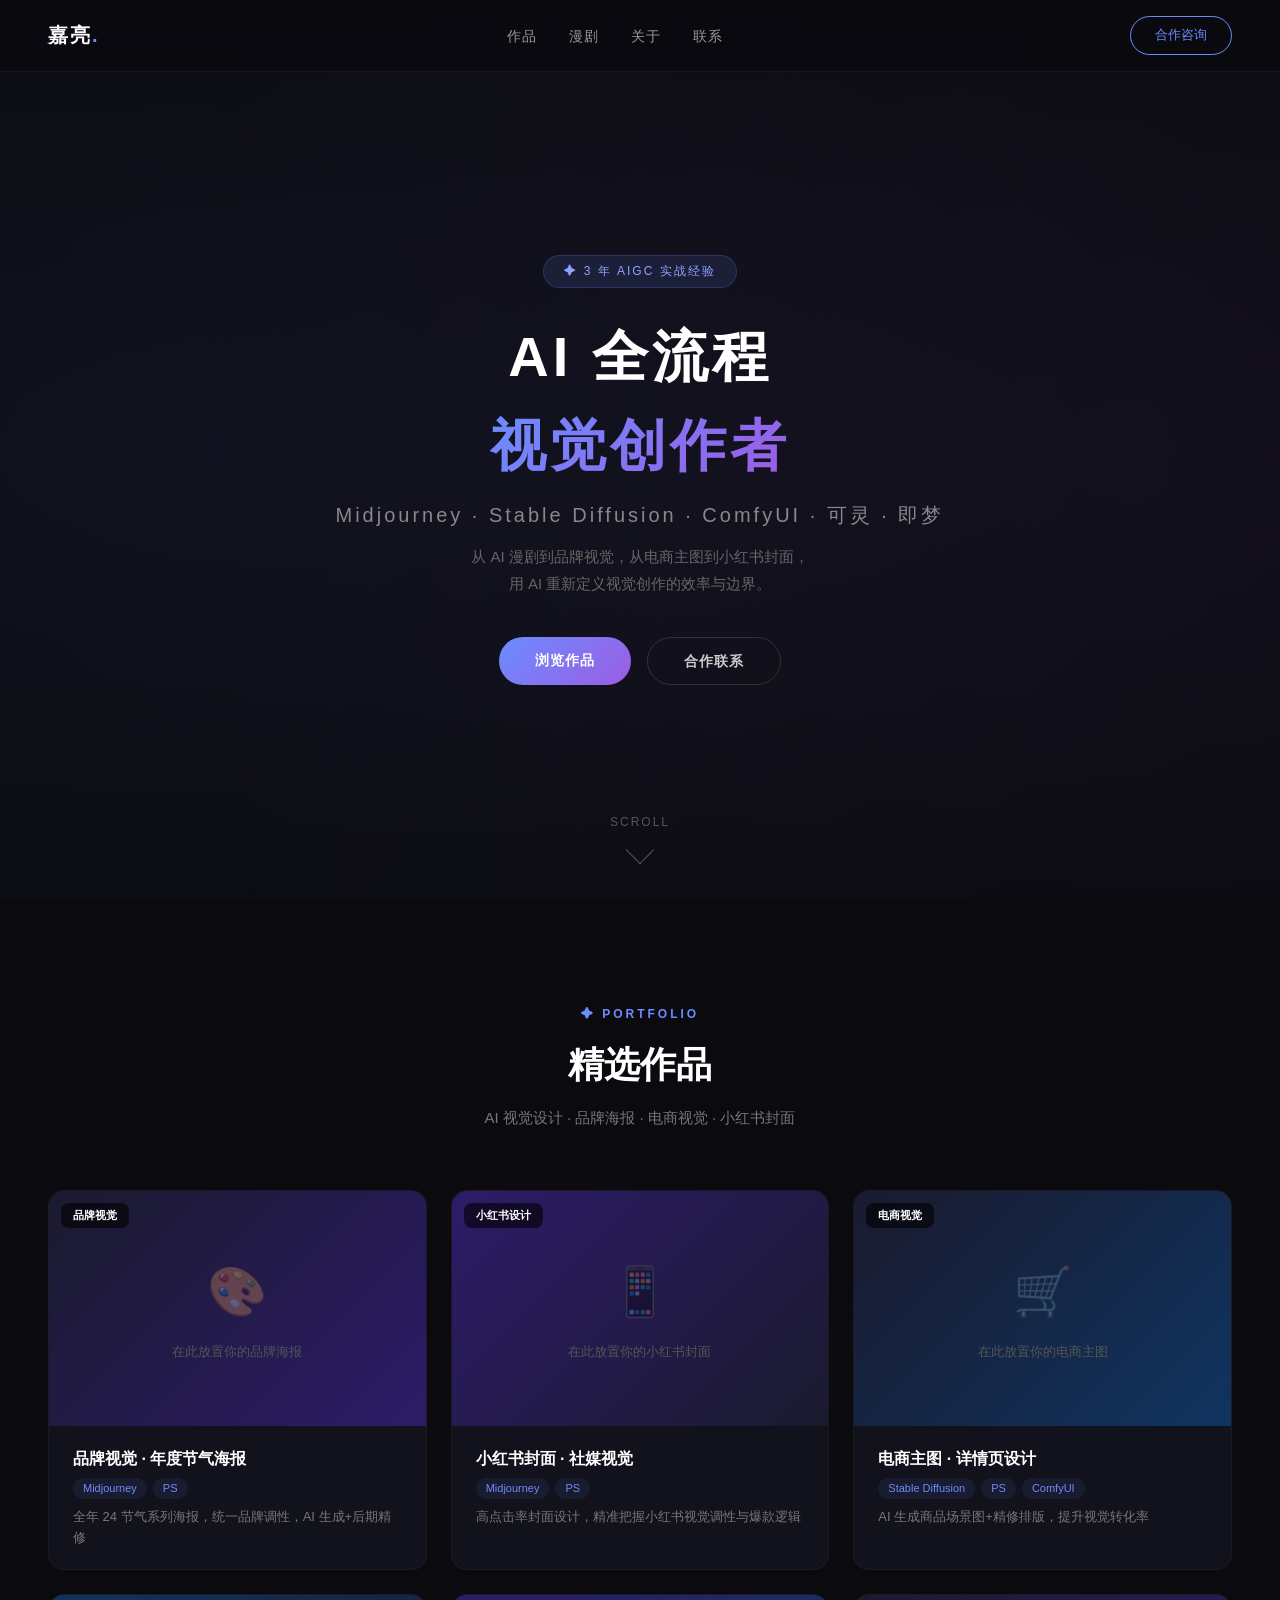
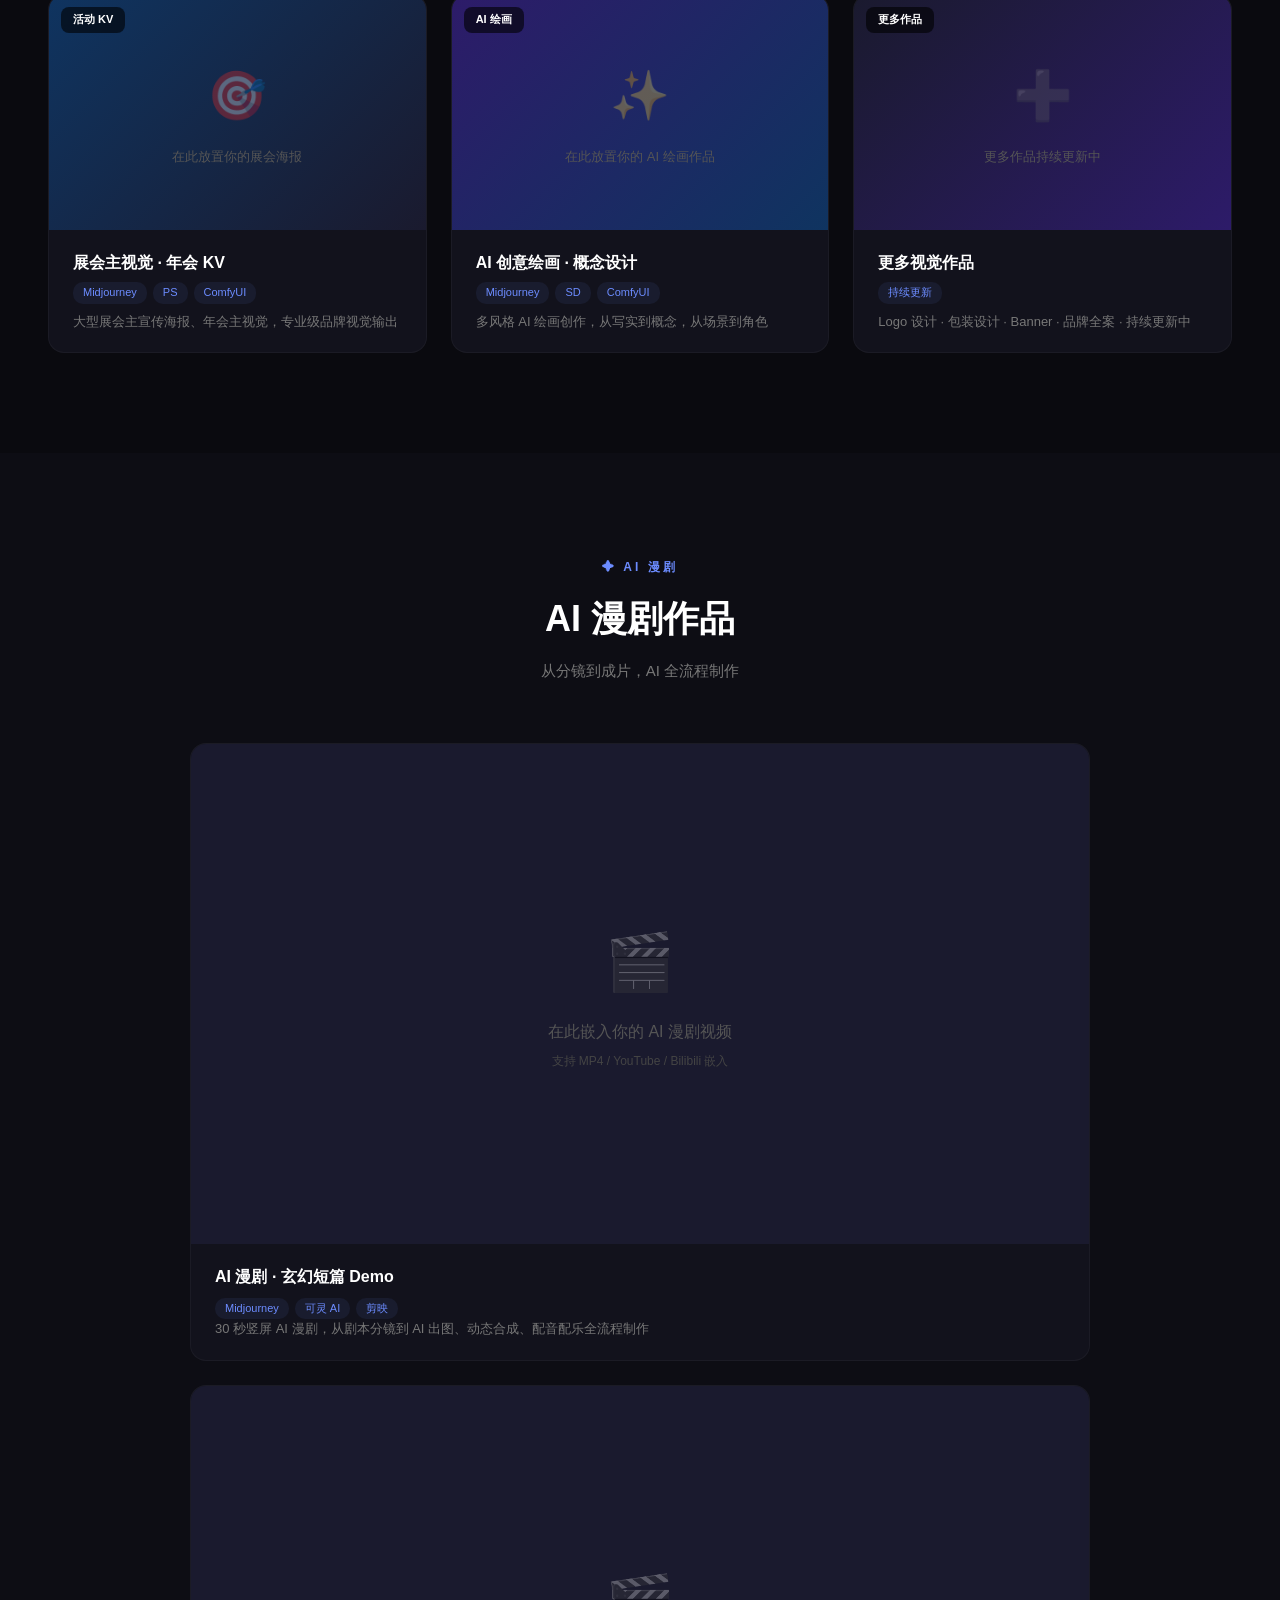
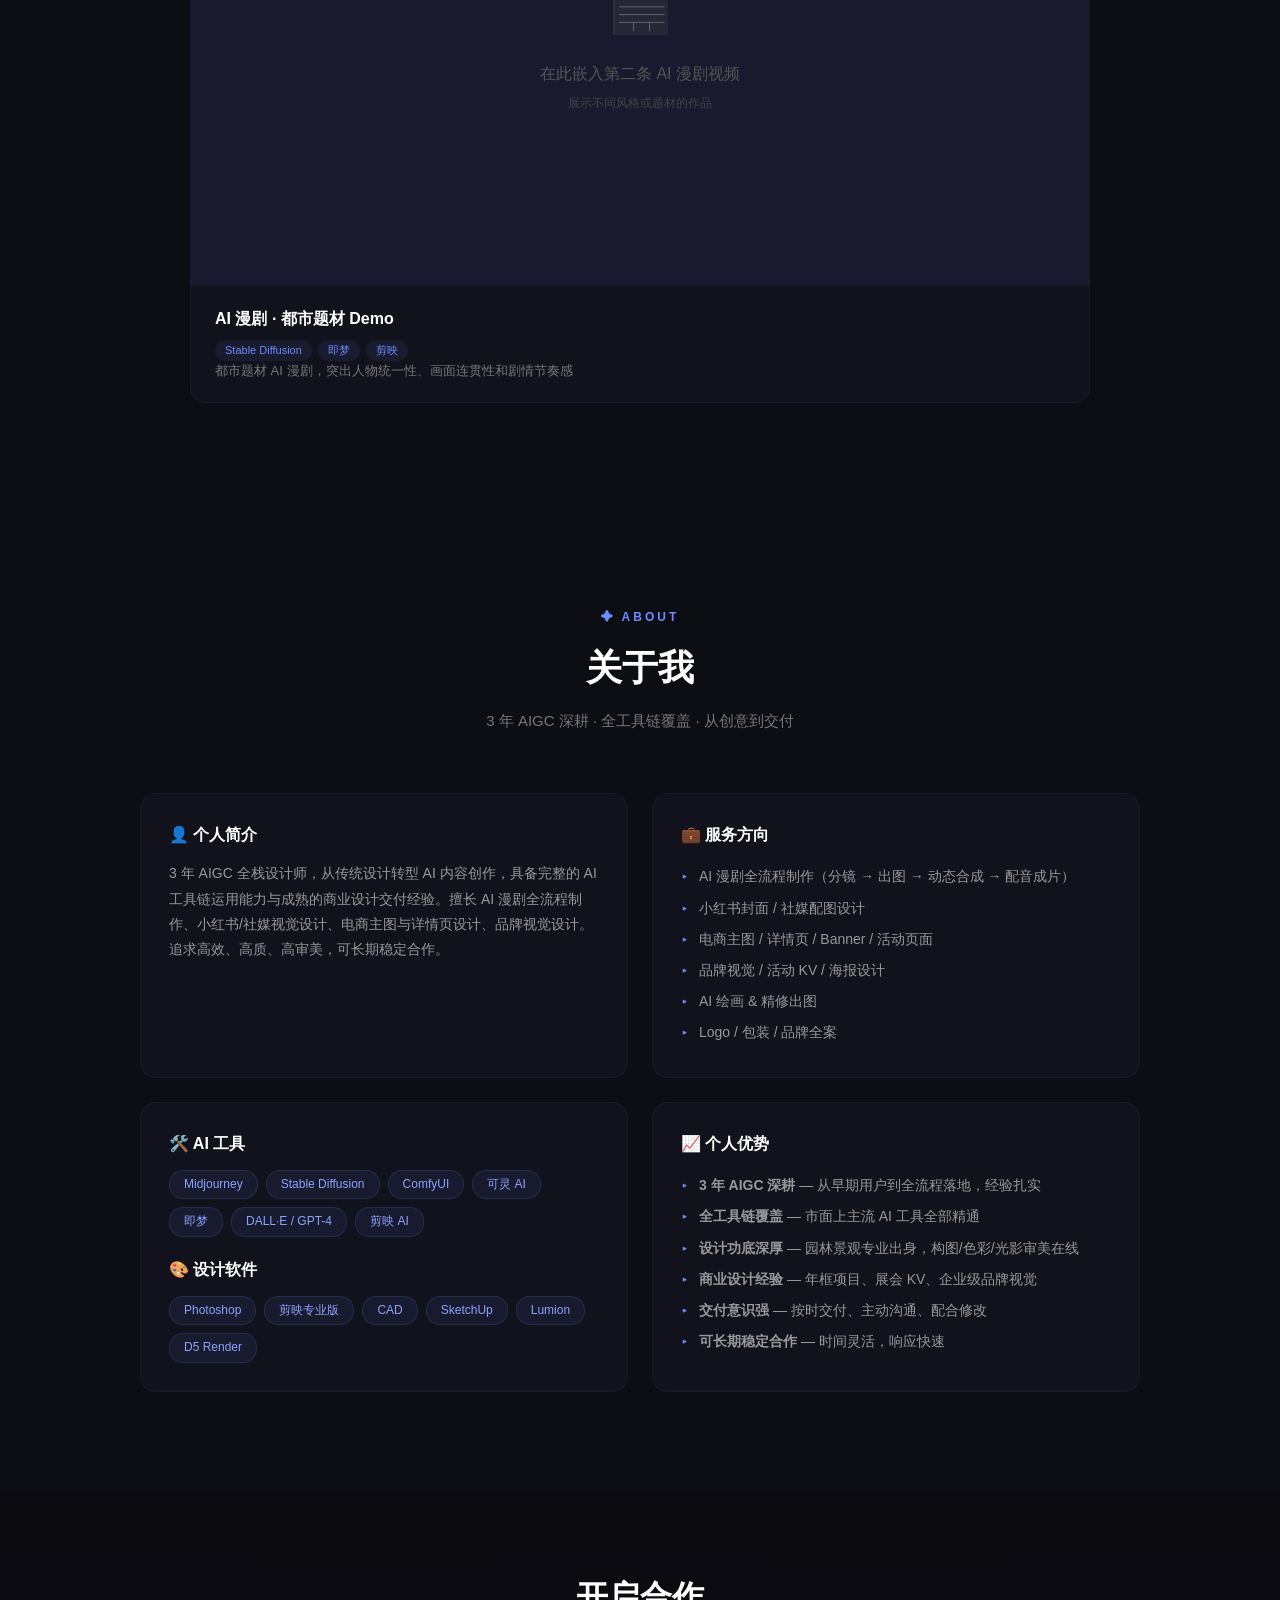
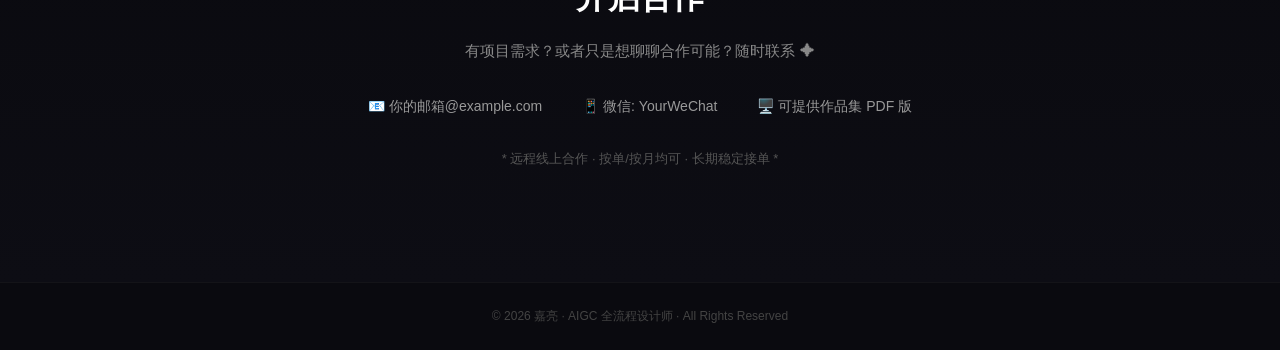
==== index.html @ 44a00373 "Add portfolio index.html" ====
<!DOCTYPE html>
<html lang="zh-CN">
<head>
    <meta charset="UTF-8">
    <meta name="viewport" content="width=device-width, initial-scale=1.0">
    <title>嘉亮 · AIGC 作品集</title>
    <style>
        * { margin: 0; padding: 0; box-sizing: border-box; }
        html { scroll-behavior: smooth; }
        body {
            font-family: "PingFang SC", "Microsoft YaHei", "Helvetica Neue", Arial, sans-serif;
            background: #0a0a0f;
            color: #e0e0e0;
            line-height: 1.6;
            overflow-x: hidden;
        }
        ::-webkit-scrollbar { width: 6px; }
        ::-webkit-scrollbar-track { background: #0a0a0f; }
        ::-webkit-scrollbar-thumb { background: #333; border-radius: 3px; }
        ::-webkit-scrollbar-thumb:hover { background: #555; }
        nav {
            position: fixed; top: 0; left: 0; right: 0; z-index: 1000;
            padding: 16px 48px; display: flex; justify-content: space-between; align-items: center;
            background: rgba(10,10,15,0.85); backdrop-filter: blur(12px);
            border-bottom: 1px solid rgba(255,255,255,0.05);
        }
        .nav-logo { font-size: 20px; font-weight: 700; color: #fff; letter-spacing: 2px; }
        .nav-logo span { color: #6c8cff; }
        .nav-links { display: flex; gap: 32px; list-style: none; }
        .nav-links a { text-decoration: none; color: #999; font-size: 14px; font-weight: 500; transition: color 0.3s; letter-spacing: 1px; }
        .nav-links a:hover { color: #fff; }
        .nav-contact-btn { padding: 8px 24px; border: 1px solid #6c8cff; border-radius: 24px; color: #6c8cff; text-decoration: none; font-size: 13px; font-weight: 500; transition: all 0.3s; }
        .nav-contact-btn:hover { background: #6c8cff; color: #fff; }
        .hero {
            min-height: 100vh; display: flex; flex-direction: column; justify-content: center; align-items: center; text-align: center;
            padding: 120px 24px 80px; position: relative; overflow: hidden;
        }
        .hero::before {
            content: ''; position: absolute; top: -50%; left: -50%; width: 200%; height: 200%;
            background: radial-gradient(ellipse at 30% 50%, rgba(108,140,255,0.06) 0%, transparent 50%),
                        radial-gradient(ellipse at 70% 50%, rgba(155,93,229,0.06) 0%, transparent 50%);
            animation: bgMove 20s ease-in-out infinite alternate;
        }
        @keyframes bgMove { 0% { transform: translate(0,0) rotate(0deg); } 100% { transform: translate(-5%,-5%) rotate(5deg); } }
        .hero-content { position: relative; z-index: 1; }
        .hero-badge { display: inline-block; padding: 6px 20px; border-radius: 20px; font-size: 12px; font-weight: 500; background: rgba(108,140,255,0.12); color: #8ca3ff; border: 1px solid rgba(108,140,255,0.2); margin-bottom: 24px; letter-spacing: 2px; }
        .hero h1 { font-size: 56px; font-weight: 800; color: #fff; margin-bottom: 8px; letter-spacing: 4px; }
        .hero h1 .highlight { background: linear-gradient(135deg, #6c8cff, #9b5de5); -webkit-background-clip: text; -webkit-text-fill-color: transparent; background-clip: text; }
        .hero .subtitle { font-size: 20px; color: #888; margin-bottom: 12px; letter-spacing: 3px; }
        .hero .desc { font-size: 15px; color: #666; max-width: 520px; margin: 0 auto 40px; line-height: 1.8; }
        .hero-cta { display: flex; gap: 16px; justify-content: center; flex-wrap: wrap; }
        .hero-cta a { padding: 12px 36px; border-radius: 30px; text-decoration: none; font-size: 14px; font-weight: 600; transition: all 0.3s; letter-spacing: 1px; }
        .btn-primary { background: linear-gradient(135deg, #6c8cff, #9b5de5); color: #fff; border: none; }
        .btn-primary:hover { transform: translateY(-2px); box-shadow: 0 8px 30px rgba(108,140,255,0.3); }
        .btn-outline { background: transparent; color: #ccc; border: 1px solid #333; }
        .btn-outline:hover { border-color: #6c8cff; color: #6c8cff; }
        .hero-scroll { position: absolute; bottom: 40px; left: 50%; transform: translateX(-50%); display: flex; flex-direction: column; align-items: center; gap: 8px; color: #555; font-size: 12px; letter-spacing: 2px; animation: bounce 2s infinite; }
        .hero-scroll .arrow { width: 20px; height: 20px; border-right: 1px solid #555; border-bottom: 1px solid #555; transform: rotate(45deg); }
        @keyframes bounce { 0%,100% { transform: translateX(-50%) translateY(0); } 50% { transform: translateX(-50%) translateY(8px); } }
        section { padding: 100px 48px; }
        .section-header { text-align: center; margin-bottom: 60px; }
        .section-tag { display: inline-block; font-size: 12px; font-weight: 600; color: #6c8cff; letter-spacing: 3px; text-transform: uppercase; margin-bottom: 12px; }
        .section-title { font-size: 36px; font-weight: 700; color: #fff; margin-bottom: 12px; }
        .section-desc { font-size: 15px; color: #777; max-width: 500px; margin: 0 auto; }
        .about { background: #0d0d14; }
        .about-grid { max-width: 1000px; margin: 0 auto; display: grid; grid-template-columns: 1fr 1fr; gap: 24px; }
        .about-card { background: #12121c; border-radius: 16px; padding: 28px; border: 1px solid rgba(255,255,255,0.04); }
        .about-card h3 { font-size: 16px; font-weight: 600; color: #fff; margin-bottom: 14px; display: flex; align-items: center; gap: 8px; }
        .about-card p, .about-card li { font-size: 14px; color: #999; line-height: 1.8; }
        .about-card ul { list-style: none; }
        .about-card ul li { padding: 3px 0 3px 18px; position: relative; }
        .about-card ul li::before { content: '▸'; position: absolute; left: 0; color: #6c8cff; }
        .tool-grid { display: flex; flex-wrap: wrap; gap: 8px; margin-top: 8px; }
        .tool-chip { display: inline-block; padding: 4px 14px; border-radius: 14px; font-size: 12px; background: rgba(108,140,255,0.08); color: #8ca3ff; border: 1px solid rgba(108,140,255,0.15); }
        .works-grid { max-width: 1200px; margin: 0 auto; display: grid; grid-template-columns: repeat(auto-fill, minmax(340px, 1fr)); gap: 24px; }
        .work-card { background: #12121c; border-radius: 16px; overflow: hidden; border: 1px solid rgba(255,255,255,0.04); transition: all 0.4s; cursor: pointer; }
        .work-card:hover { transform: translateY(-6px); border-color: rgba(108,140,255,0.2); box-shadow: 0 12px 40px rgba(0,0,0,0.3); }
        .work-card-image { width: 100%; aspect-ratio: 16/10; background: #1a1a2e; display: flex; align-items: center; justify-content: center; overflow: hidden; position: relative; }
        .work-card-image .work-label { position: absolute; top: 12px; left: 12px; padding: 4px 12px; border-radius: 8px; font-size: 11px; font-weight: 600; background: rgba(0,0,0,0.6); color: #fff; backdrop-filter: blur(4px); }
        .work-card-image img { width: 100%; height: 100%; object-fit: cover; transition: transform 0.6s; }
        .work-card:hover .work-card-image img { transform: scale(1.05); }
        .work-card-info { padding: 20px 24px; }
        .work-card-info h3 { font-size: 16px; font-weight: 600; color: #fff; margin-bottom: 6px; }
        .work-tools { display: flex; flex-wrap: wrap; gap: 6px; margin-bottom: 8px; }
        .work-tools span { font-size: 11px; color: #6c8cff; background: rgba(108,140,255,0.08); padding: 2px 10px; border-radius: 10px; }
        .work-card-info p { font-size: 13px; color: #777; line-height: 1.6; }
        .work-placeholder { display: flex; flex-direction: column; align-items: center; justify-content: center; height: 100%; padding: 40px; text-align: center; }
        .work-placeholder .big-icon { font-size: 48px; margin-bottom: 12px; opacity: 0.3; }
        .work-placeholder p { font-size: 13px; color: #555; }
        .video-section { background: #0d0d14; }
        .video-grid { max-width: 900px; margin: 0 auto; }
        .video-card { background: #12121c; border-radius: 16px; overflow: hidden; border: 1px solid rgba(255,255,255,0.04); margin-bottom: 24px; }
        .video-card:last-child { margin-bottom: 0; }
        .video-player { width: 100%; aspect-ratio: 9/16; max-height: 500px; background: #1a1a2e; display: flex; align-items: center; justify-content: center; }
        .video-player .v-placeholder { text-align: center; color: #555; }
        .video-player .v-placeholder .play-icon { font-size: 56px; opacity: 0.3; margin-bottom: 12px; }
        .video-info { padding: 20px 24px; }
        .video-info h3 { font-size: 16px; font-weight: 600; color: #fff; margin-bottom: 6px; }
        .video-info p { font-size: 13px; color: #777; }
        .video-tools { display: flex; gap: 6px; margin-top: 8px; flex-wrap: wrap; }
        .video-tools span { font-size: 11px; color: #6c8cff; background: rgba(108,140,255,0.08); padding: 2px 10px; border-radius: 10px; }
        .contact-section { text-align: center; padding: 80px 48px; background: linear-gradient(180deg, #0a0a0f 0%, #0d0d14 100%); }
        .contact-section h2 { font-size: 32px; font-weight: 700; color: #fff; margin-bottom: 16px; }
        .contact-section p { color: #888; font-size: 15px; margin-bottom: 32px; }
        .contact-links { display: flex; justify-content: center; gap: 40px; flex-wrap: wrap; }
        .contact-links a { display: flex; align-items: center; gap: 8px; text-decoration: none; color: #999; font-size: 14px; transition: color 0.3s; }
        .contact-links a:hover { color: #fff; }
        .footer { padding: 24px 48px; text-align: center; border-top: 1px solid rgba(255,255,255,0.04); font-size: 12px; color: #444; }
        .modal-overlay { display: none; position: fixed; top: 0; left: 0; right: 0; bottom: 0; background: rgba(0,0,0,0.85); z-index: 2000; backdrop-filter: blur(8px); padding: 40px; align-items: center; justify-content: center; }
        .modal-overlay.active { display: flex; }
        .modal-content { max-width: 800px; width: 100%; background: #12121c; border-radius: 16px; overflow: hidden; border: 1px solid rgba(255,255,255,0.08); max-height: 90vh; overflow-y: auto; }
        .modal-close-btn { position: absolute; top: 24px; right: 32px; background: none; border: none; color: #fff; font-size: 32px; cursor: pointer; opacity: 0.6; transition: opacity 0.3s; z-index: 2001; }
        .modal-close-btn:hover { opacity: 1; }
        .modal-image { width: 100%; aspect-ratio: 16/10; background: #1a1a2e; display: flex; align-items: center; justify-content: center; }
        .modal-image img { width: 100%; height: 100%; object-fit: cover; }
        .modal-body { padding: 32px; }
        .modal-body h2 { font-size: 22px; font-weight: 600; color: #fff; margin-bottom: 8px; }
        .modal-tools { display: flex; gap: 8px; margin-bottom: 16px; flex-wrap: wrap; }
        .modal-tools span { font-size: 12px; color: #6c8cff; background: rgba(108,140,255,0.08); padding: 4px 12px; border-radius: 12px; }
        .modal-body p { font-size: 14px; color: #999; line-height: 1.8; }
        @media (max-width: 768px) {
            nav { padding: 12px 20px; }
            .nav-links { display: none; }
            .hero h1 { font-size: 32px; }
            .hero .subtitle { font-size: 16px; }
            section { padding: 60px 20px; }
            .about-grid { grid-template-columns: 1fr; }
            .works-grid { grid-template-columns: 1fr; }
            .section-title { font-size: 28px; }
            .contact-links { gap: 24px; }
            .modal-overlay { padding: 16px; }
        }
    </style>
</head>
<body>
<nav>
    <div class="nav-logo">嘉亮<span>.</span></div>
    <ul class="nav-links">
        <li><a href="#works">作品</a></li>
        <li><a href="#video">漫剧</a></li>
        <li><a href="#about">关于</a></li>
        <li><a href="#contact">联系</a></li>
    </ul>
    <a href="#contact" class="nav-contact-btn">合作咨询</a>
</nav>

<section class="hero">
    <div class="hero-content">
        <div class="hero-badge">✦ 3 年 AIGC 实战经验</div>
        <h1>AI 全流程<br><span class="highlight">视觉创作者</span></h1>
        <p class="subtitle">Midjourney · Stable Diffusion · ComfyUI · 可灵 · 即梦</p>
        <p class="desc">从 AI 漫剧到品牌视觉，从电商主图到小红书封面，<br>用 AI 重新定义视觉创作的效率与边界。</p>
        <div class="hero-cta">
            <a href="#works" class="btn-primary">浏览作品</a>
            <a href="#contact" class="btn-outline">合作联系</a>
        </div>
    </div>
    <div class="hero-scroll"><span>SCROLL</span><div class="arrow"></div></div>
</section>

<section id="works">
    <div class="section-header">
        <div class="section-tag">✦ Portfolio</div>
        <h2 class="section-title">精选作品</h2>
        <p class="section-desc">AI 视觉设计 · 品牌海报 · 电商视觉 · 小红书封面</p>
    </div>
    <div class="works-grid">
        <div class="work-card" onclick="openModal('m1')">
            <div class="work-card-image" style="background:linear-gradient(135deg,#1a1a2e,#2d1b69);">
                <span class="work-label">品牌视觉</span>
                <div class="work-placeholder"><div class="big-icon">🎨</div><p>在此放置你的品牌海报</p></div>
            </div>
            <div class="work-card-info">
                <h3>品牌视觉 · 年度节气海报</h3>
                <div class="work-tools"><span>Midjourney</span><span>PS</span></div>
                <p>全年 24 节气系列海报，统一品牌调性，AI 生成+后期精修</p>
            </div>
        </div>
        <div class="work-card" onclick="openModal('m2')">
            <div class="work-card-image" style="background:linear-gradient(135deg,#2d1b69,#1a1a2e);">
                <span class="work-label">小红书设计</span>
                <div class="work-placeholder"><div class="big-icon">📱</div><p>在此放置你的小红书封面</p></div>
            </div>
            <div class="work-card-info">
                <h3>小红书封面 · 社媒视觉</h3>
                <div class="work-tools"><span>Midjourney</span><span>PS</span></div>
                <p>高点击率封面设计，精准把握小红书视觉调性与爆款逻辑</p>
            </div>
        </div>
        <div class="work-card" onclick="openModal('m3')">
            <div class="work-card-image" style="background:linear-gradient(135deg,#1a1a2e,#0f3460);">
                <span class="work-label">电商视觉</span>
                <div class="work-placeholder"><div class="big-icon">🛒</div><p>在此放置你的电商主图</p></div>
            </div>
            <div class="work-card-info">
                <h3>电商主图 · 详情页设计</h3>
                <div class="work-tools"><span>Stable Diffusion</span><span>PS</span><span>ComfyUI</span></div>
                <p>AI 生成商品场景图+精修排版，提升视觉转化率</p>
            </div>
        </div>
        <div class="work-card" onclick="openModal('m4')">
            <div class="work-card-image" style="background:linear-gradient(135deg,#0f3460,#1a1a2e);">
                <span class="work-label">活动 KV</span>
                <div class="work-placeholder"><div class="big-icon">🎯</div><p>在此放置你的展会海报</p></div>
            </div>
            <div class="work-card-info">
                <h3>展会主视觉 · 年会 KV</h3>
                <div class="work-tools"><span>Midjourney</span><span>PS</span><span>ComfyUI</span></div>
                <p>大型展会主宣传海报、年会主视觉，专业级品牌视觉输出</p>
            </div>
        </div>
        <div class="work-card" onclick="openModal('m5')">
            <div class="work-card-image" style="background:linear-gradient(135deg,#2d1b69,#0f3460);">
                <span class="work-label">AI 绘画</span>
                <div class="work-placeholder"><div class="big-icon">✨</div><p>在此放置你的 AI 绘画作品</p></div>
            </div>
            <div class="work-card-info">
                <h3>AI 创意绘画 · 概念设计</h3>
                <div class="work-tools"><span>Midjourney</span><span>SD</span><span>ComfyUI</span></div>
                <p>多风格 AI 绘画创作，从写实到概念，从场景到角色</p>
            </div>
        </div>
        <div class="work-card" onclick="openModal('m6')">
            <div class="work-card-image" style="background:linear-gradient(135deg,#1a1a2e,#2d1b69);">
                <span class="work-label">更多作品</span>
                <div class="work-placeholder"><div class="big-icon">➕</div><p>更多作品持续更新中</p></div>
            </div>
            <div class="work-card-info">
                <h3>更多视觉作品</h3>
                <div class="work-tools"><span>持续更新</span></div>
                <p>Logo 设计 · 包装设计 · Banner · 品牌全案 · 持续更新中</p>
            </div>
        </div>
    </div>
</section>

<section class="video-section" id="video">
    <div class="section-header">
        <div class="section-tag">✦ AI 漫剧</div>
        <h2 class="section-title">AI 漫剧作品</h2>
        <p class="section-desc">从分镜到成片，AI 全流程制作</p>
    </div>
    <div class="video-grid">
        <div class="video-card">
            <div class="video-player">
                <div class="v-placeholder">
                    <div class="play-icon">🎬</div>
                    <p>在此嵌入你的 AI 漫剧视频</p>
                    <p style="font-size:12px;color:#444;margin-top:8px;">支持 MP4 / YouTube / Bilibili 嵌入</p>
                </div>
            </div>
            <div class="video-info">
                <h3>AI 漫剧 · 玄幻短篇 Demo</h3>
                <div class="video-tools"><span>Midjourney</span><span>可灵 AI</span><span>剪映</span></div>
                <p>30 秒竖屏 AI 漫剧，从剧本分镜到 AI 出图、动态合成、配音配乐全流程制作</p>
            </div>
        </div>
        <div class="video-card">
            <div class="video-player">
                <div class="v-placeholder">
                    <div class="play-icon">🎬</div>
                    <p>在此嵌入第二条 AI 漫剧视频</p>
                    <p style="font-size:12px;color:#444;margin-top:8px;">展示不同风格或题材的作品</p>
                </div>
            </div>
            <div class="video-info">
                <h3>AI 漫剧 · 都市题材 Demo</h3>
                <div class="video-tools"><span>Stable Diffusion</span><span>即梦</span><span>剪映</span></div>
                <p>都市题材 AI 漫剧，突出人物统一性、画面连贯性和剧情节奏感</p>
            </div>
        </div>
    </div>
</section>

<section class="about" id="about">
    <div class="section-header">
        <div class="section-tag">✦ About</div>
        <h2 class="section-title">关于我</h2>
        <p class="section-desc">3 年 AIGC 深耕 · 全工具链覆盖 · 从创意到交付</p>
    </div>
    <div class="about-grid">
        <div class="about-card">
            <h3>👤 个人简介</h3>
            <p>3 年 AIGC 全栈设计师，从传统设计转型 AI 内容创作，具备完整的 AI 工具链运用能力与成熟的商业设计交付经验。擅长 AI 漫剧全流程制作、小红书/社媒视觉设计、电商主图与详情页设计、品牌视觉设计。追求高效、高质、高审美，可长期稳定合作。</p>
        </div>
        <div class="about-card">
            <h3>💼 服务方向</h3>
            <ul>
                <li>AI 漫剧全流程制作（分镜 → 出图 → 动态合成 → 配音成片）</li>
                <li>小红书封面 / 社媒配图设计</li>
                <li>电商主图 / 详情页 / Banner / 活动页面</li>
                <li>品牌视觉 / 活动 KV / 海报设计</li>
                <li>AI 绘画 & 精修出图</li>
                <li>Logo / 包装 / 品牌全案</li>
            </ul>
        </div>
        <div class="about-card">
            <h3>🛠️ AI 工具</h3>
            <div class="tool-grid">
                <span class="tool-chip">Midjourney</span>
                <span class="tool-chip">Stable Diffusion</span>
                <span class="tool-chip">ComfyUI</span>
                <span class="tool-chip">可灵 AI</span>
                <span class="tool-chip">即梦</span>
                <span class="tool-chip">DALL·E / GPT-4</span>
                <span class="tool-chip">剪映 AI</span>
            </div>
            <h3 style="margin-top:20px;">🎨 设计软件</h3>
            <div class="tool-grid">
                <span class="tool-chip">Photoshop</span>
                <span class="tool-chip">剪映专业版</span>
                <span class="tool-chip">CAD</span>
                <span class="tool-chip">SketchUp</span>
                <span class="tool-chip">Lumion</span>
                <span class="tool-chip">D5 Render</span>
            </div>
        </div>
        <div class="about-card">
            <h3>📈 个人优势</h3>
            <ul>
                <li><strong>3 年 AIGC 深耕</strong> — 从早期用户到全流程落地，经验扎实</li>
                <li><strong>全工具链覆盖</strong> — 市面上主流 AI 工具全部精通</li>
                <li><strong>设计功底深厚</strong> — 园林景观专业出身，构图/色彩/光影审美在线</li>
                <li><strong>商业设计经验</strong> — 年框项目、展会 KV、企业级品牌视觉</li>
                <li><strong>交付意识强</strong> — 按时交付、主动沟通、配合修改</li>
                <li><strong>可长期稳定合作</strong> — 时间灵活，响应快速</li>
            </ul>
        </div>
    </div>
</section>

<section class="contact-section" id="contact">
    <h2>开启合作</h2>
    <p>有项目需求？或者只是想聊聊合作可能？随时联系 ✦</p>
    <div class="contact-links">
        <a href="#">📧 你的邮箱@example.com</a>
        <a href="#">📱 微信: YourWeChat</a>
        <a href="#">🖥️ 可提供作品集 PDF 版</a>
    </div>
    <p style="margin-top:32px;font-size:13px;color:#555;">* 远程线上合作 · 按单/按月均可 · 长期稳定接单 *</p>
</section>

<div class="footer">© 2026 嘉亮 · AIGC 全流程设计师 · All Rights Reserved</div>

<!-- Modals -->
<div class="modal-overlay" id="m1" onclick="if(event.target===this)closeModal('m1')">
    <button class="modal-close-btn" onclick="closeModal('m1')">✕</button>
    <div class="modal-content">
        <div class="modal-image" style="background:linear-gradient(135deg,#1a1a2e,#2d1b69);">
            <div class="work-placeholder"><div class="big-icon">🎨</div><p>在此放置高清大图</p></div>
        </div>
        <div class="modal-body">
            <h2>品牌视觉 · 年度节气海报</h2>
            <div class="modal-tools"><span>Midjourney</span><span>Photoshop</span></div>
            <p>全年 24 节气系列品牌海报，从立春到大寒，统一品牌调性与视觉风格。使用 Midjourney 生成基础画面，Photoshop 后期精修与排版，确保每张海报既体现节气特色又保持品牌一致性。此项目为长期年框合作，展现了稳定的输出能力与品牌把控力。</p>
        </div>
    </div>
</div>
<div class="modal-overlay" id="m2" onclick="if(event.target===this)closeModal('m2')">
    <button class="modal-close-btn" onclick="closeModal('m2')">✕</button>
    <div class="modal-content">
        <div class="modal-image" style="background:linear-gradient(135deg,#2d1b69,#1a1a2e);">
            <div class="work-placeholder"><div class="big-icon">📱</div><p>在此放置高清大图</p></div>
        </div>
        <div class="modal-body">
            <h2>小红书封面 · 社媒视觉</h2>
            <div class="modal-tools"><span>Midjourney</span><span>Photoshop</span></div>
            <p>高点击率小红书封面设计，精准把握平台视觉调性。擅长通过大标题+高对比色彩+清晰信息层级，在信息流中快速抓住用户注意力。熟悉小红书封面规范与爆款视觉逻辑，能有效提升笔记点击率。</p>
        </div>
    </div>
</div>
<div class="modal-overlay" id="m3" onclick="if(event.target===this)closeModal('m3')">
    <button class="modal-close-btn" onclick="closeModal('m3')">✕</button>
    <div class="modal-content">
        <div class="modal-image" style="background:linear-gradient(135deg,#1a1a2e,#0f3460);">
            <div class="work-placeholder"><div class="big-icon">🛒</div><p>在此放置高清大图</p></div>
        </div>
        <div class="modal-body">
            <h2>电商主图 · 详情页设计</h2>
            <div class="modal-tools"><span>Stable Diffusion</span><span>ComfyUI</span><span>Photoshop</span></div>
            <p>运用 AI 生成电商场景图，结合 PS 精修完成商品主图、详情页 Banner 设计。掌握电商视觉转化逻辑，能通过 AI 高效产出质感商品展示图，适合淘宝/拼多多/抖音等电商平台的视觉需求。</p>
        </div>
    </div>
</div>
<div class="modal-overlay" id="m4" onclick="if(event.target===this)closeModal('m4')">
    <button class="modal-close-btn" onclick="closeModal('m4')">✕</button>
    <div class="modal-content">
        <div class="modal-image" style="background:linear-gradient(135deg,#0f3460,#1a1a2e);">
            <div class="work-placeholder"><div class="big-icon">🎯</div><p>在此放置高清大图</p></div>
        </div>
        <div class="modal-body">
            <h2>展会主视觉 · 年会 KV</h2>
            <div class="modal-tools"><span>Midjourney</span><span>ComfyUI</span><span>Photoshop</span></div>
            <p>独立完成大型展会主宣传海报、企业年会主 KV 等重大品牌视觉项目。从概念构思到最终输出，确保视觉冲击力与品牌调性的平衡，能够驾驭大规模、高要求的商业设计任务。</p>
        </div>
    </div>
</div>
<div class="modal-overlay" id="m5" onclick="if(event.target===this)closeModal('m5')">
    <button class="modal-close-btn" onclick="closeModal('m5')">✕</button>
    <div class="modal-content">
        <div class="modal-image" style="background:linear-gradient(135deg,#2d1b69,#0f3460);">
            <div class="work-placeholder"><div class="big-icon">✨</div><p>在此放置高清大图</p></div>
        </div>
        <div class="modal-body">
            <h2>AI 创意绘画 · 概念设计</h2>
            <div class="modal-tools"><span>Midjourney</span><span>Stable Diffusion</span><span>ComfyUI</span></div>
            <p>多风格 AI 绘画创作能力，从写实摄影风格到概念艺术、从商业产品渲染到幻想场景设计，均能通过 AI 工具高效产出。精通 ControlNet、LoRA、IP-Adapter 等模型控制技术，确保输出精准可控。</p>
        </div>
    </div>
</div>
<div class="modal-overlay" id="m6" onclick="if(event.target===this)closeModal('m6')">
    <button class="modal-close-btn" onclick="closeModal('m6')">✕</button>
    <div class="modal-content">
        <div class="modal-image" style="background:linear-gradient(135deg,#1a1a2e,#2d1b69);">
            <div class="work-placeholder"><div class="big-icon">➕</div><p>更多作品持续更新中</p></div>
        </div>
        <div class="modal-body">
            <h2>更多视觉作品</h2>
            <div class="modal-tools"><span>持续更新</span></div>
            <p>Logo 设计、包装设计、品牌全案、Banner 等更多视觉作品持续更新中。可联系获取最新作品集。</p>
        </div>
    </div>
</div>

<script>
function openModal(id) {
    document.getElementById(id).classList.add('active');
    document.body.style.overflow = 'hidden';
}
function closeModal(id) {
    document.getElementById(id).classList.remove('active');
    document.body.style.overflow = '';
}
document.addEventListener('keydown', function(e) {
    if (e.key === 'Escape') {
        document.querySelectorAll('.modal-overlay.active').forEach(function(m) {
            m.classList.remove('active');
        });
        document.body.style.overflow = '';
    }
});
</script>

</body>
</html>
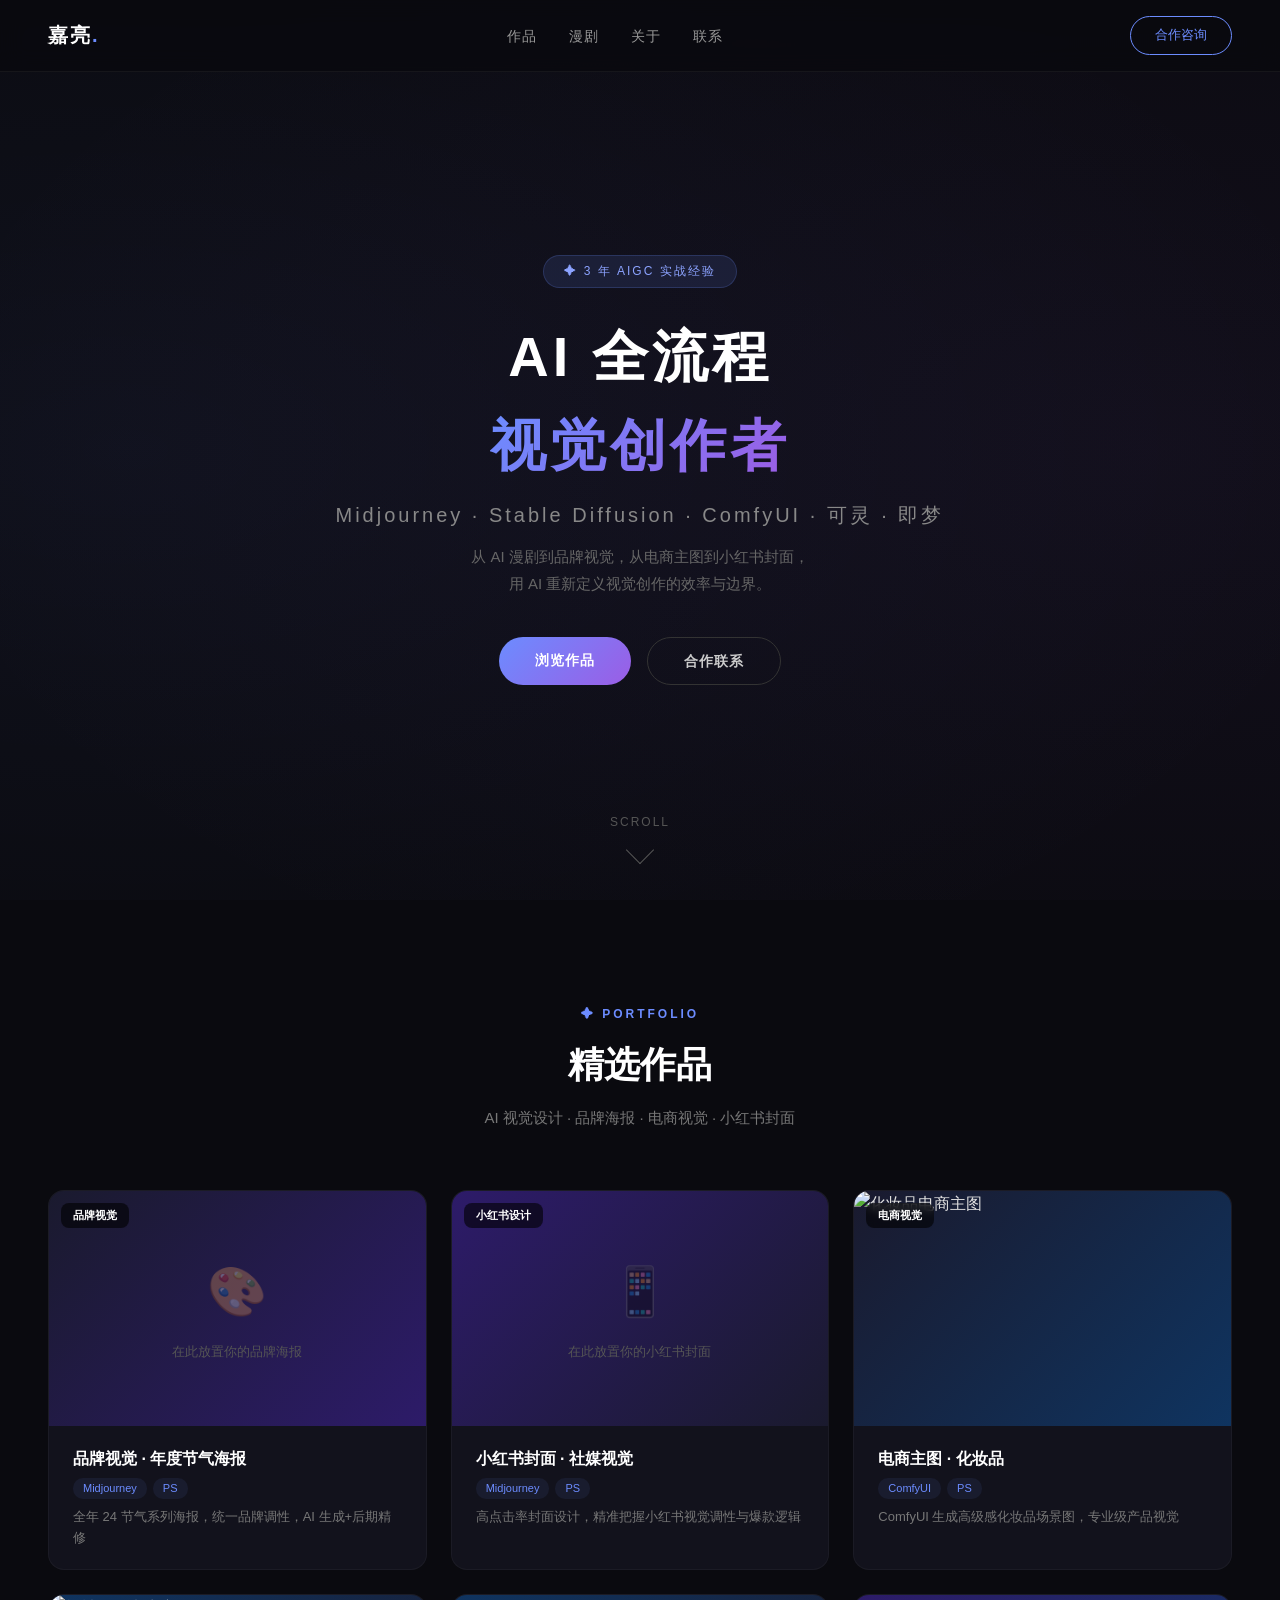
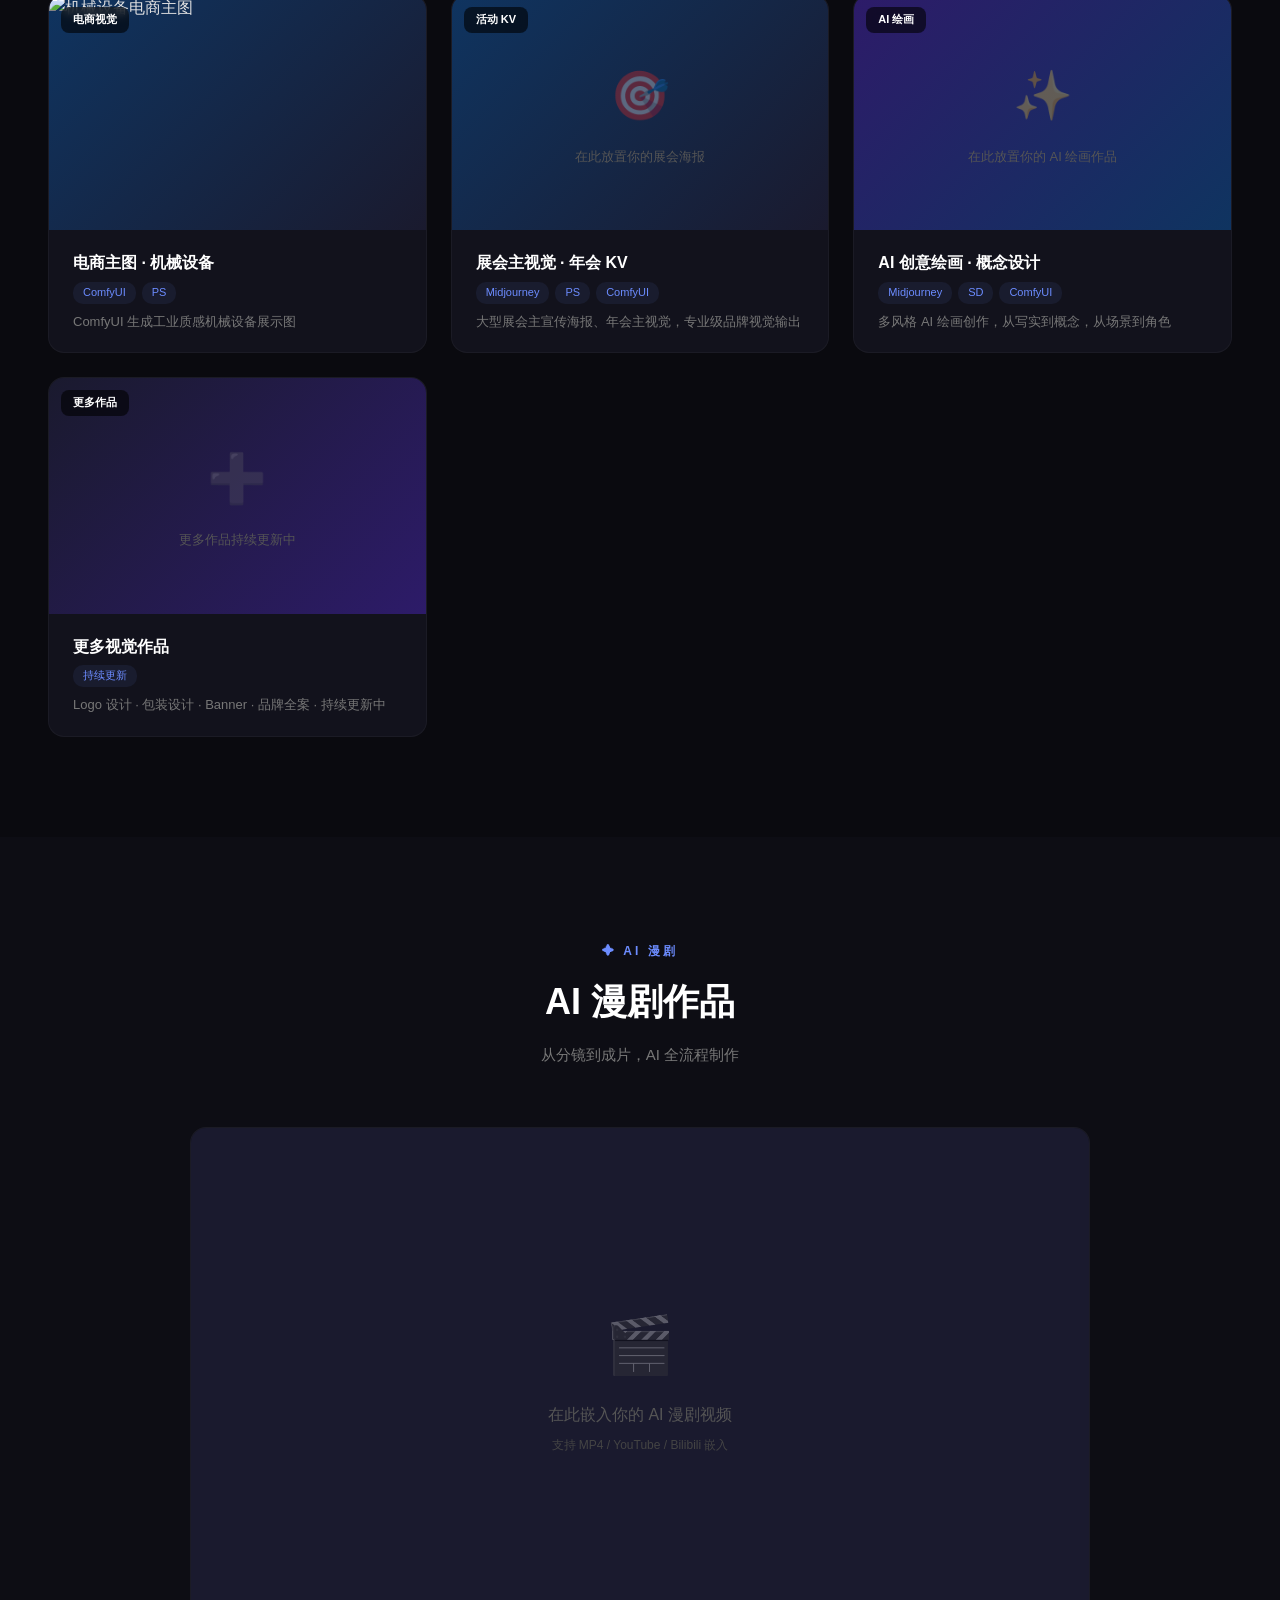
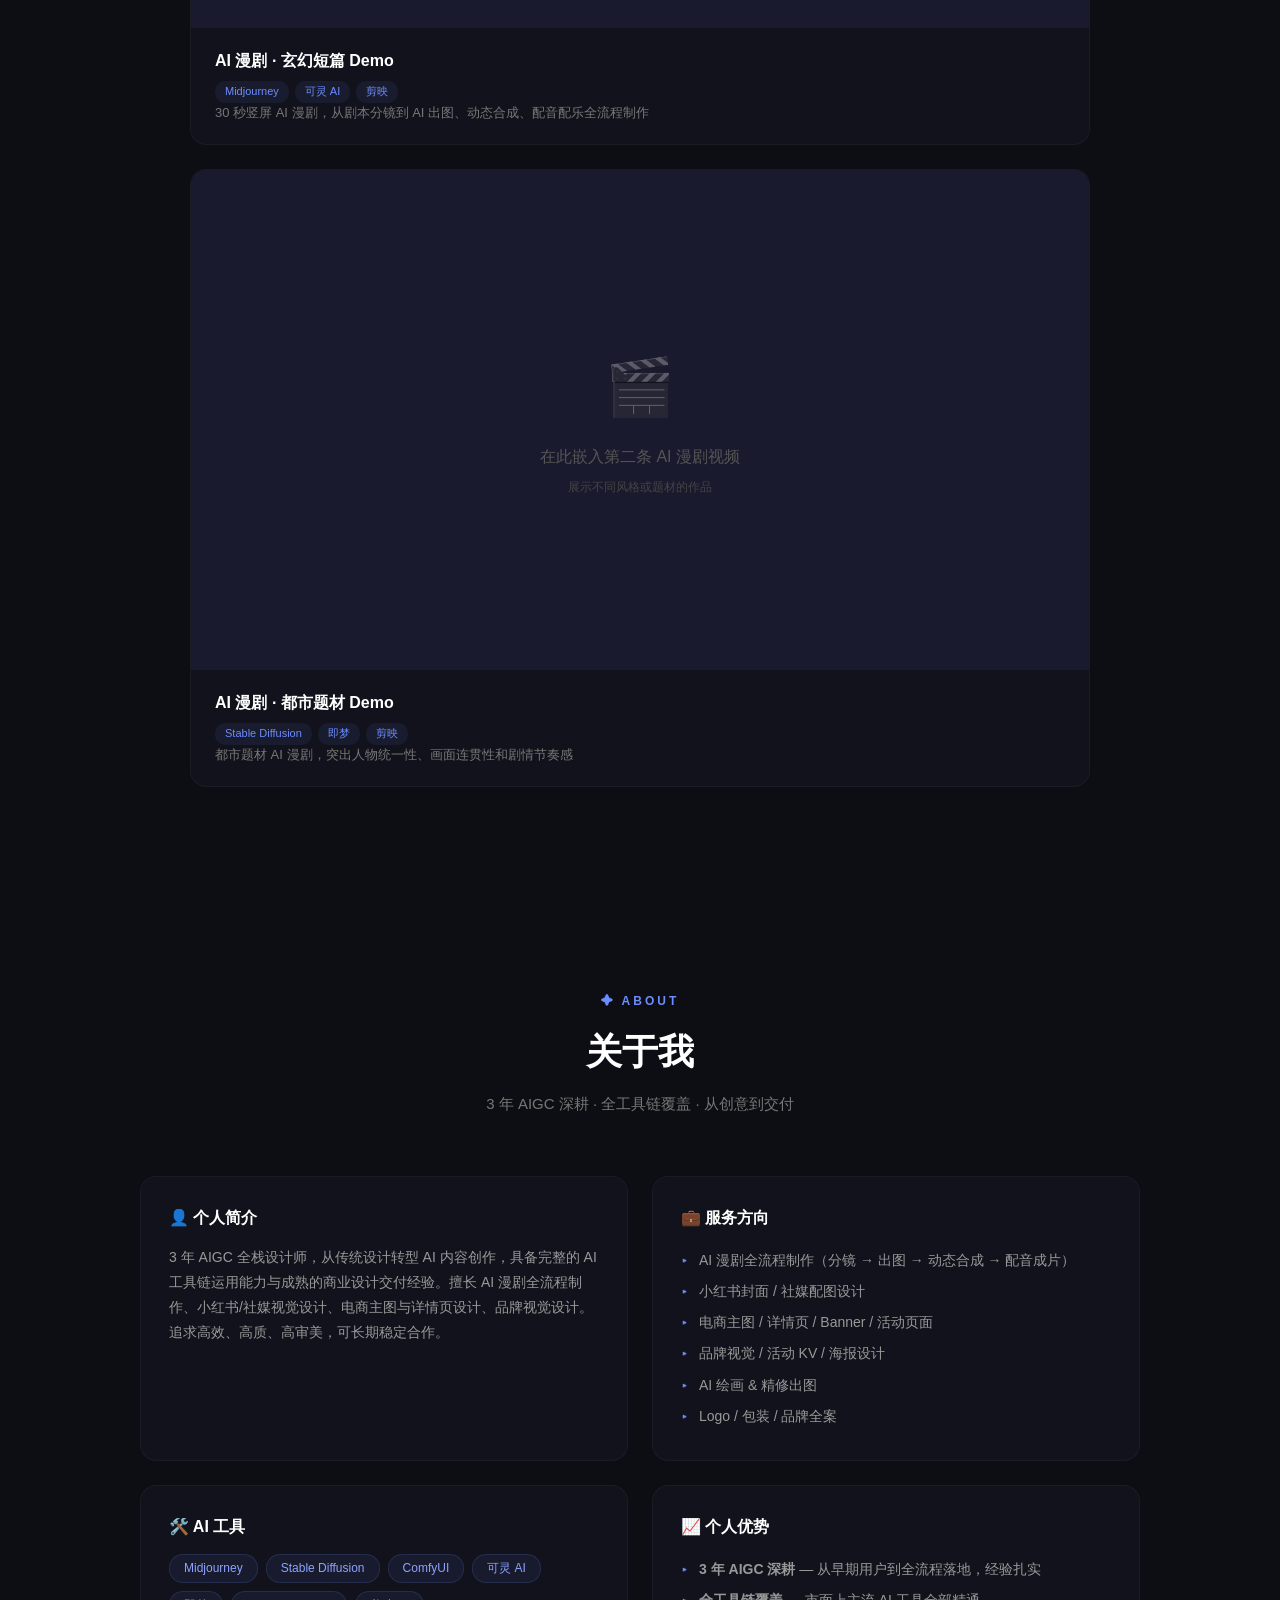
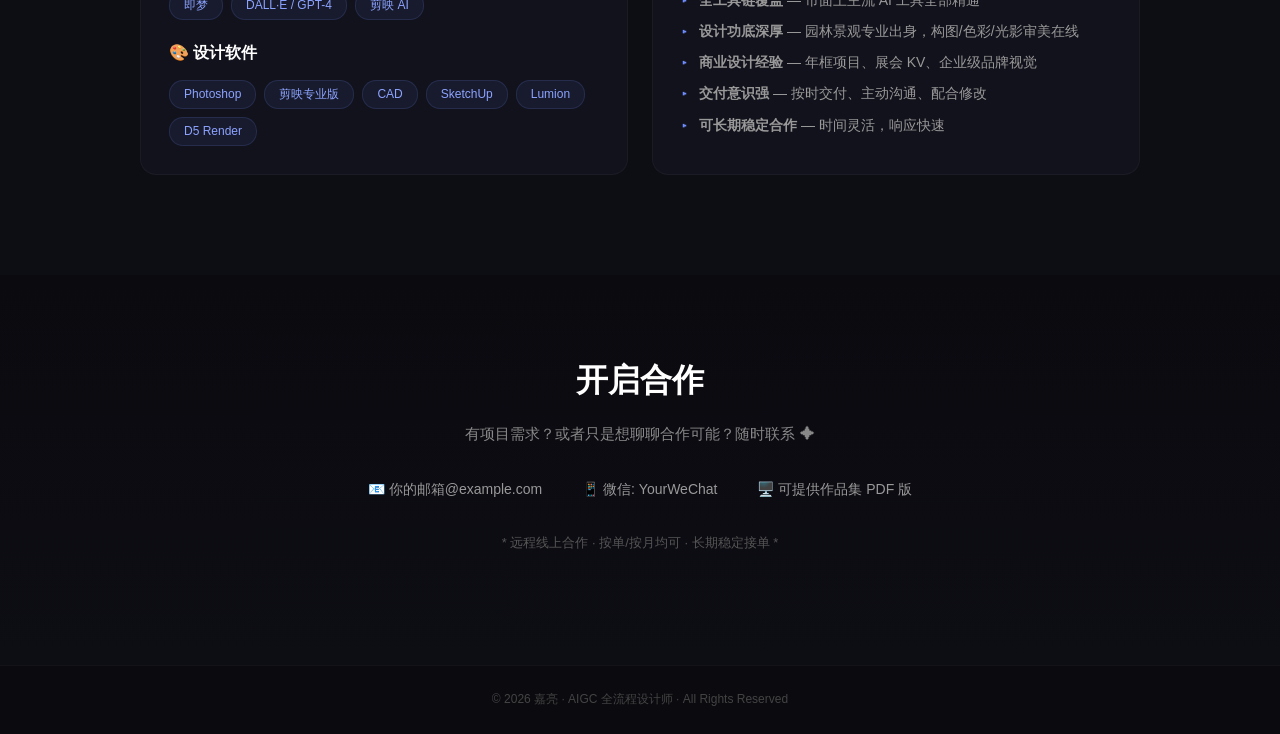
==== commit 5a1a5c8a: "Update index.html" ====
--- a/index.html
+++ b/index.html
@@ -187,15 +187,26 @@
                 <p>高点击率封面设计，精准把握小红书视觉调性与爆款逻辑</p>
             </div>
         </div>
-        <div class="work-card" onclick="openModal('m3')">
+        <div class="work-card" onclick="openModal('m3a')">
             <div class="work-card-image" style="background:linear-gradient(135deg,#1a1a2e,#0f3460);">
                 <span class="work-label">电商视觉</span>
-                <div class="work-placeholder"><div class="big-icon">🛒</div><p>在此放置你的电商主图</p></div>
-            </div>
-            <div class="work-card-info">
-                <h3>电商主图 · 详情页设计</h3>
-                <div class="work-tools"><span>Stable Diffusion</span><span>PS</span><span>ComfyUI</span></div>
-                <p>AI 生成商品场景图+精修排版，提升视觉转化率</p>
+                <img src="ecommerce-cosmetics.png" alt="化妆品电商主图" style="width:100%;height:100%;object-fit:cover;">
+            </div>
+            <div class="work-card-info">
+                <h3>电商主图 · 化妆品</h3>
+                <div class="work-tools"><span>ComfyUI</span><span>PS</span></div>
+                <p>ComfyUI 生成高级感化妆品场景图，专业级产品视觉</p>
+            </div>
+        </div>
+        <div class="work-card" onclick="openModal('m3b')">
+            <div class="work-card-image" style="background:linear-gradient(135deg,#0f3460,#1a1a2e);">
+                <span class="work-label">电商视觉</span>
+                <img src="ecommerce-machine.png" alt="机械设备电商主图" style="width:100%;height:100%;object-fit:cover;">
+            </div>
+            <div class="work-card-info">
+                <h3>电商主图 · 机械设备</h3>
+                <div class="work-tools"><span>ComfyUI</span><span>PS</span></div>
+                <p>ComfyUI 生成工业质感机械设备展示图</p>
             </div>
         </div>
         <div class="work-card" onclick="openModal('m4')">
@@ -366,6 +377,32 @@
             <h2>小红书封面 · 社媒视觉</h2>
             <div class="modal-tools"><span>Midjourney</span><span>Photoshop</span></div>
             <p>高点击率小红书封面设计，精准把握平台视觉调性。擅长通过大标题+高对比色彩+清晰信息层级，在信息流中快速抓住用户注意力。熟悉小红书封面规范与爆款视觉逻辑，能有效提升笔记点击率。</p>
+        </div>
+    </div>
+</div>
+<div class="modal-overlay" id="m3a" onclick="if(event.target===this)closeModal('m3a')">
+    <button class="modal-close-btn" onclick="closeModal('m3a')">✕</button>
+    <div class="modal-content">
+        <div class="modal-image" style="background:#0a0a0f;">
+            <img src="ecommerce-cosmetics.png" alt="化妆品电商主图">
+        </div>
+        <div class="modal-body">
+            <h2>电商主图 · 化妆品</h2>
+            <div class="modal-tools"><span>ComfyUI</span><span>Photoshop</span></div>
+            <p>ComfyUI 生成高级感化妆品场景图，专业级产品视觉。AI 生成基础画面后通过 PS 精修调整光影和色调，打造符合电商平台要求的高质量主图。</p>
+        </div>
+    </div>
+</div>
+<div class="modal-overlay" id="m3b" onclick="if(event.target===this)closeModal('m3b')">
+    <button class="modal-close-btn" onclick="closeModal('m3b')">✕</button>
+    <div class="modal-content">
+        <div class="modal-image" style="background:#0a0a0f;">
+            <img src="ecommerce-machine.png" alt="机械设备电商主图">
+        </div>
+        <div class="modal-body">
+            <h2>电商主图 · 机械设备</h2>
+            <div class="modal-tools"><span>ComfyUI</span><span>Photoshop</span></div>
+            <p>ComfyUI 生成工业质感机械设备展示图，通过 AI 控制光影和材质质感，呈现专业级工业产品视觉效果。</p>
         </div>
     </div>
 </div>
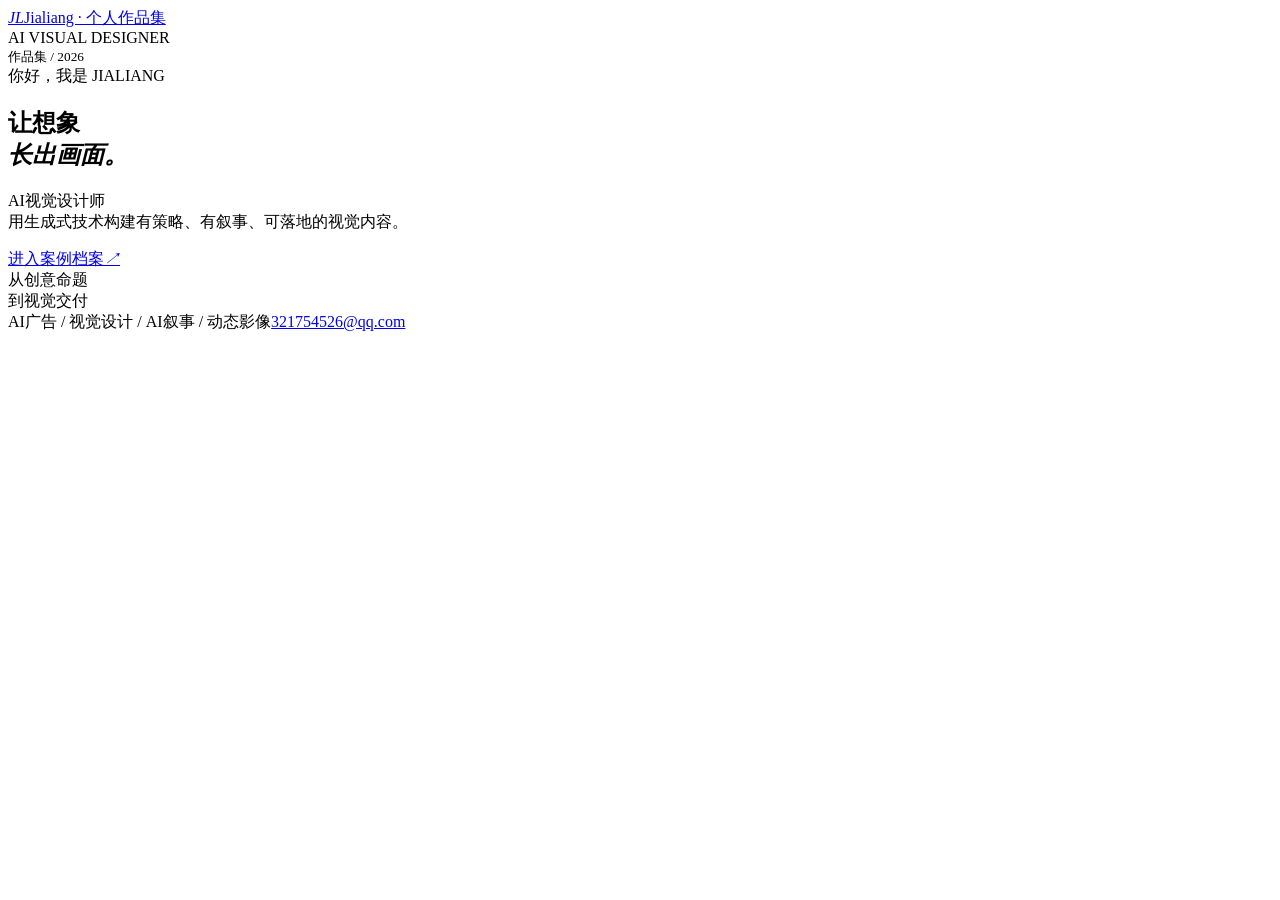
==== commit 6be863a2: "update index.html" ====
--- a/index.html
+++ b/index.html
@@ -1,482 +1,6 @@
-<!DOCTYPE html>
-<html lang="zh-CN">
-<head>
-    <meta charset="UTF-8">
-    <meta name="viewport" content="width=device-width, initial-scale=1.0">
-    <title>嘉亮 · AIGC 作品集</title>
-    <style>
-        * { margin: 0; padding: 0; box-sizing: border-box; }
-        html { scroll-behavior: smooth; }
-        body {
-            font-family: "PingFang SC", "Microsoft YaHei", "Helvetica Neue", Arial, sans-serif;
-            background: #0a0a0f;
-            color: #e0e0e0;
-            line-height: 1.6;
-            overflow-x: hidden;
-        }
-        ::-webkit-scrollbar { width: 6px; }
-        ::-webkit-scrollbar-track { background: #0a0a0f; }
-        ::-webkit-scrollbar-thumb { background: #333; border-radius: 3px; }
-        ::-webkit-scrollbar-thumb:hover { background: #555; }
-        nav {
-            position: fixed; top: 0; left: 0; right: 0; z-index: 1000;
-            padding: 16px 48px; display: flex; justify-content: space-between; align-items: center;
-            background: rgba(10,10,15,0.85); backdrop-filter: blur(12px);
-            border-bottom: 1px solid rgba(255,255,255,0.05);
-        }
-        .nav-logo { font-size: 20px; font-weight: 700; color: #fff; letter-spacing: 2px; }
-        .nav-logo span { color: #6c8cff; }
-        .nav-links { display: flex; gap: 32px; list-style: none; }
-        .nav-links a { text-decoration: none; color: #999; font-size: 14px; font-weight: 500; transition: color 0.3s; letter-spacing: 1px; }
-        .nav-links a:hover { color: #fff; }
-        .nav-contact-btn { padding: 8px 24px; border: 1px solid #6c8cff; border-radius: 24px; color: #6c8cff; text-decoration: none; font-size: 13px; font-weight: 500; transition: all 0.3s; }
-        .nav-contact-btn:hover { background: #6c8cff; color: #fff; }
-        .hero {
-            min-height: 100vh; display: flex; flex-direction: column; justify-content: center; align-items: center; text-align: center;
-            padding: 120px 24px 80px; position: relative; overflow: hidden;
-        }
-        .hero::before {
-            content: ''; position: absolute; top: -50%; left: -50%; width: 200%; height: 200%;
-            background: radial-gradient(ellipse at 30% 50%, rgba(108,140,255,0.06) 0%, transparent 50%),
-                        radial-gradient(ellipse at 70% 50%, rgba(155,93,229,0.06) 0%, transparent 50%);
-            animation: bgMove 20s ease-in-out infinite alternate;
-        }
-        @keyframes bgMove { 0% { transform: translate(0,0) rotate(0deg); } 100% { transform: translate(-5%,-5%) rotate(5deg); } }
-        .hero-content { position: relative; z-index: 1; }
-        .hero-badge { display: inline-block; padding: 6px 20px; border-radius: 20px; font-size: 12px; font-weight: 500; background: rgba(108,140,255,0.12); color: #8ca3ff; border: 1px solid rgba(108,140,255,0.2); margin-bottom: 24px; letter-spacing: 2px; }
-        .hero h1 { font-size: 56px; font-weight: 800; color: #fff; margin-bottom: 8px; letter-spacing: 4px; }
-        .hero h1 .highlight { background: linear-gradient(135deg, #6c8cff, #9b5de5); -webkit-background-clip: text; -webkit-text-fill-color: transparent; background-clip: text; }
-        .hero .subtitle { font-size: 20px; color: #888; margin-bottom: 12px; letter-spacing: 3px; }
-        .hero .desc { font-size: 15px; color: #666; max-width: 520px; margin: 0 auto 40px; line-height: 1.8; }
-        .hero-cta { display: flex; gap: 16px; justify-content: center; flex-wrap: wrap; }
-        .hero-cta a { padding: 12px 36px; border-radius: 30px; text-decoration: none; font-size: 14px; font-weight: 600; transition: all 0.3s; letter-spacing: 1px; }
-        .btn-primary { background: linear-gradient(135deg, #6c8cff, #9b5de5); color: #fff; border: none; }
-        .btn-primary:hover { transform: translateY(-2px); box-shadow: 0 8px 30px rgba(108,140,255,0.3); }
-        .btn-outline { background: transparent; color: #ccc; border: 1px solid #333; }
-        .btn-outline:hover { border-color: #6c8cff; color: #6c8cff; }
-        .hero-scroll { position: absolute; bottom: 40px; left: 50%; transform: translateX(-50%); display: flex; flex-direction: column; align-items: center; gap: 8px; color: #555; font-size: 12px; letter-spacing: 2px; animation: bounce 2s infinite; }
-        .hero-scroll .arrow { width: 20px; height: 20px; border-right: 1px solid #555; border-bottom: 1px solid #555; transform: rotate(45deg); }
-        @keyframes bounce { 0%,100% { transform: translateX(-50%) translateY(0); } 50% { transform: translateX(-50%) translateY(8px); } }
-        section { padding: 100px 48px; }
-        .section-header { text-align: center; margin-bottom: 60px; }
-        .section-tag { display: inline-block; font-size: 12px; font-weight: 600; color: #6c8cff; letter-spacing: 3px; text-transform: uppercase; margin-bottom: 12px; }
-        .section-title { font-size: 36px; font-weight: 700; color: #fff; margin-bottom: 12px; }
-        .section-desc { font-size: 15px; color: #777; max-width: 500px; margin: 0 auto; }
-        .about { background: #0d0d14; }
-        .about-grid { max-width: 1000px; margin: 0 auto; display: grid; grid-template-columns: 1fr 1fr; gap: 24px; }
-        .about-card { background: #12121c; border-radius: 16px; padding: 28px; border: 1px solid rgba(255,255,255,0.04); }
-        .about-card h3 { font-size: 16px; font-weight: 600; color: #fff; margin-bottom: 14px; display: flex; align-items: center; gap: 8px; }
-        .about-card p, .about-card li { font-size: 14px; color: #999; line-height: 1.8; }
-        .about-card ul { list-style: none; }
-        .about-card ul li { padding: 3px 0 3px 18px; position: relative; }
-        .about-card ul li::before { content: '▸'; position: absolute; left: 0; color: #6c8cff; }
-        .tool-grid { display: flex; flex-wrap: wrap; gap: 8px; margin-top: 8px; }
-        .tool-chip { display: inline-block; padding: 4px 14px; border-radius: 14px; font-size: 12px; background: rgba(108,140,255,0.08); color: #8ca3ff; border: 1px solid rgba(108,140,255,0.15); }
-        .works-grid { max-width: 1200px; margin: 0 auto; display: grid; grid-template-columns: repeat(auto-fill, minmax(340px, 1fr)); gap: 24px; }
-        .work-card { background: #12121c; border-radius: 16px; overflow: hidden; border: 1px solid rgba(255,255,255,0.04); transition: all 0.4s; cursor: pointer; }
-        .work-card:hover { transform: translateY(-6px); border-color: rgba(108,140,255,0.2); box-shadow: 0 12px 40px rgba(0,0,0,0.3); }
-        .work-card-image { width: 100%; aspect-ratio: 16/10; background: #1a1a2e; display: flex; align-items: center; justify-content: center; overflow: hidden; position: relative; }
-        .work-card-image .work-label { position: absolute; top: 12px; left: 12px; padding: 4px 12px; border-radius: 8px; font-size: 11px; font-weight: 600; background: rgba(0,0,0,0.6); color: #fff; backdrop-filter: blur(4px); }
-        .work-card-image img { width: 100%; height: 100%; object-fit: cover; transition: transform 0.6s; }
-        .work-card:hover .work-card-image img { transform: scale(1.05); }
-        .work-card-info { padding: 20px 24px; }
-        .work-card-info h3 { font-size: 16px; font-weight: 600; color: #fff; margin-bottom: 6px; }
-        .work-tools { display: flex; flex-wrap: wrap; gap: 6px; margin-bottom: 8px; }
-        .work-tools span { font-size: 11px; color: #6c8cff; background: rgba(108,140,255,0.08); padding: 2px 10px; border-radius: 10px; }
-        .work-card-info p { font-size: 13px; color: #777; line-height: 1.6; }
-        .work-placeholder { display: flex; flex-direction: column; align-items: center; justify-content: center; height: 100%; padding: 40px; text-align: center; }
-        .work-placeholder .big-icon { font-size: 48px; margin-bottom: 12px; opacity: 0.3; }
-        .work-placeholder p { font-size: 13px; color: #555; }
-        .video-section { background: #0d0d14; }
-        .video-grid { max-width: 900px; margin: 0 auto; }
-        .video-card { background: #12121c; border-radius: 16px; overflow: hidden; border: 1px solid rgba(255,255,255,0.04); margin-bottom: 24px; }
-        .video-card:last-child { margin-bottom: 0; }
-        .video-player { width: 100%; aspect-ratio: 9/16; max-height: 500px; background: #1a1a2e; display: flex; align-items: center; justify-content: center; }
-        .video-player .v-placeholder { text-align: center; color: #555; }
-        .video-player .v-placeholder .play-icon { font-size: 56px; opacity: 0.3; margin-bottom: 12px; }
-        .video-info { padding: 20px 24px; }
-        .video-info h3 { font-size: 16px; font-weight: 600; color: #fff; margin-bottom: 6px; }
-        .video-info p { font-size: 13px; color: #777; }
-        .video-tools { display: flex; gap: 6px; margin-top: 8px; flex-wrap: wrap; }
-        .video-tools span { font-size: 11px; color: #6c8cff; background: rgba(108,140,255,0.08); padding: 2px 10px; border-radius: 10px; }
-        .contact-section { text-align: center; padding: 80px 48px; background: linear-gradient(180deg, #0a0a0f 0%, #0d0d14 100%); }
-        .contact-section h2 { font-size: 32px; font-weight: 700; color: #fff; margin-bottom: 16px; }
-        .contact-section p { color: #888; font-size: 15px; margin-bottom: 32px; }
-        .contact-links { display: flex; justify-content: center; gap: 40px; flex-wrap: wrap; }
-        .contact-links a { display: flex; align-items: center; gap: 8px; text-decoration: none; color: #999; font-size: 14px; transition: color 0.3s; }
-        .contact-links a:hover { color: #fff; }
-        .footer { padding: 24px 48px; text-align: center; border-top: 1px solid rgba(255,255,255,0.04); font-size: 12px; color: #444; }
-        .modal-overlay { display: none; position: fixed; top: 0; left: 0; right: 0; bottom: 0; background: rgba(0,0,0,0.85); z-index: 2000; backdrop-filter: blur(8px); padding: 40px; align-items: center; justify-content: center; }
-        .modal-overlay.active { display: flex; }
-        .modal-content { max-width: 800px; width: 100%; background: #12121c; border-radius: 16px; overflow: hidden; border: 1px solid rgba(255,255,255,0.08); max-height: 90vh; overflow-y: auto; }
-        .modal-close-btn { position: absolute; top: 24px; right: 32px; background: none; border: none; color: #fff; font-size: 32px; cursor: pointer; opacity: 0.6; transition: opacity 0.3s; z-index: 2001; }
-        .modal-close-btn:hover { opacity: 1; }
-        .modal-image { width: 100%; aspect-ratio: 16/10; background: #1a1a2e; display: flex; align-items: center; justify-content: center; }
-        .modal-image img { width: 100%; height: 100%; object-fit: cover; }
-        .modal-body { padding: 32px; }
-        .modal-body h2 { font-size: 22px; font-weight: 600; color: #fff; margin-bottom: 8px; }
-        .modal-tools { display: flex; gap: 8px; margin-bottom: 16px; flex-wrap: wrap; }
-        .modal-tools span { font-size: 12px; color: #6c8cff; background: rgba(108,140,255,0.08); padding: 4px 12px; border-radius: 12px; }
-        .modal-body p { font-size: 14px; color: #999; line-height: 1.8; }
-        @media (max-width: 768px) {
-            nav { padding: 12px 20px; }
-            .nav-links { display: none; }
-            .hero h1 { font-size: 32px; }
-            .hero .subtitle { font-size: 16px; }
-            section { padding: 60px 20px; }
-            .about-grid { grid-template-columns: 1fr; }
-            .works-grid { grid-template-columns: 1fr; }
-            .section-title { font-size: 28px; }
-            .contact-links { gap: 24px; }
-            .modal-overlay { padding: 16px; }
-        }
-    </style>
-</head>
-<body>
-<nav>
-    <div class="nav-logo">嘉亮<span>.</span></div>
-    <ul class="nav-links">
-        <li><a href="#works">作品</a></li>
-        <li><a href="#video">漫剧</a></li>
-        <li><a href="#about">关于</a></li>
-        <li><a href="#contact">联系</a></li>
-    </ul>
-    <a href="#contact" class="nav-contact-btn">合作咨询</a>
-</nav>
-
-<section class="hero">
-    <div class="hero-content">
-        <div class="hero-badge">✦ 3 年 AIGC 实战经验</div>
-        <h1>AI 全流程<br><span class="highlight">视觉创作者</span></h1>
-        <p class="subtitle">Midjourney · Stable Diffusion · ComfyUI · 可灵 · 即梦</p>
-        <p class="desc">从 AI 漫剧到品牌视觉，从电商主图到小红书封面，<br>用 AI 重新定义视觉创作的效率与边界。</p>
-        <div class="hero-cta">
-            <a href="#works" class="btn-primary">浏览作品</a>
-            <a href="#contact" class="btn-outline">合作联系</a>
-        </div>
-    </div>
-    <div class="hero-scroll"><span>SCROLL</span><div class="arrow"></div></div>
-</section>
-
-<section id="works">
-    <div class="section-header">
-        <div class="section-tag">✦ Portfolio</div>
-        <h2 class="section-title">精选作品</h2>
-        <p class="section-desc">AI 视觉设计 · 品牌海报 · 电商视觉 · 小红书封面</p>
-    </div>
-    <div class="works-grid">
-        <div class="work-card" onclick="openModal('m1')">
-            <div class="work-card-image" style="background:linear-gradient(135deg,#1a1a2e,#2d1b69);">
-                <span class="work-label">品牌视觉</span>
-                <div class="work-placeholder"><div class="big-icon">🎨</div><p>在此放置你的品牌海报</p></div>
-            </div>
-            <div class="work-card-info">
-                <h3>品牌视觉 · 年度节气海报</h3>
-                <div class="work-tools"><span>Midjourney</span><span>PS</span></div>
-                <p>全年 24 节气系列海报，统一品牌调性，AI 生成+后期精修</p>
-            </div>
-        </div>
-        <div class="work-card" onclick="openModal('m2')">
-            <div class="work-card-image" style="background:linear-gradient(135deg,#2d1b69,#1a1a2e);">
-                <span class="work-label">小红书设计</span>
-                <div class="work-placeholder"><div class="big-icon">📱</div><p>在此放置你的小红书封面</p></div>
-            </div>
-            <div class="work-card-info">
-                <h3>小红书封面 · 社媒视觉</h3>
-                <div class="work-tools"><span>Midjourney</span><span>PS</span></div>
-                <p>高点击率封面设计，精准把握小红书视觉调性与爆款逻辑</p>
-            </div>
-        </div>
-        <div class="work-card" onclick="openModal('m3a')">
-            <div class="work-card-image" style="background:linear-gradient(135deg,#1a1a2e,#0f3460);">
-                <span class="work-label">电商视觉</span>
-                <img src="ecommerce-cosmetics.png" alt="化妆品电商主图" style="width:100%;height:100%;object-fit:cover;">
-            </div>
-            <div class="work-card-info">
-                <h3>电商主图 · 化妆品</h3>
-                <div class="work-tools"><span>ComfyUI</span><span>PS</span></div>
-                <p>ComfyUI 生成高级感化妆品场景图，专业级产品视觉</p>
-            </div>
-        </div>
-        <div class="work-card" onclick="openModal('m3b')">
-            <div class="work-card-image" style="background:linear-gradient(135deg,#0f3460,#1a1a2e);">
-                <span class="work-label">电商视觉</span>
-                <img src="ecommerce-machine.png" alt="机械设备电商主图" style="width:100%;height:100%;object-fit:cover;">
-            </div>
-            <div class="work-card-info">
-                <h3>电商主图 · 机械设备</h3>
-                <div class="work-tools"><span>ComfyUI</span><span>PS</span></div>
-                <p>ComfyUI 生成工业质感机械设备展示图</p>
-            </div>
-        </div>
-        <div class="work-card" onclick="openModal('m4')">
-            <div class="work-card-image" style="background:linear-gradient(135deg,#0f3460,#1a1a2e);">
-                <span class="work-label">活动 KV</span>
-                <div class="work-placeholder"><div class="big-icon">🎯</div><p>在此放置你的展会海报</p></div>
-            </div>
-            <div class="work-card-info">
-                <h3>展会主视觉 · 年会 KV</h3>
-                <div class="work-tools"><span>Midjourney</span><span>PS</span><span>ComfyUI</span></div>
-                <p>大型展会主宣传海报、年会主视觉，专业级品牌视觉输出</p>
-            </div>
-        </div>
-        <div class="work-card" onclick="openModal('m5')">
-            <div class="work-card-image" style="background:linear-gradient(135deg,#2d1b69,#0f3460);">
-                <span class="work-label">AI 绘画</span>
-                <div class="work-placeholder"><div class="big-icon">✨</div><p>在此放置你的 AI 绘画作品</p></div>
-            </div>
-            <div class="work-card-info">
-                <h3>AI 创意绘画 · 概念设计</h3>
-                <div class="work-tools"><span>Midjourney</span><span>SD</span><span>ComfyUI</span></div>
-                <p>多风格 AI 绘画创作，从写实到概念，从场景到角色</p>
-            </div>
-        </div>
-        <div class="work-card" onclick="openModal('m6')">
-            <div class="work-card-image" style="background:linear-gradient(135deg,#1a1a2e,#2d1b69);">
-                <span class="work-label">更多作品</span>
-                <div class="work-placeholder"><div class="big-icon">➕</div><p>更多作品持续更新中</p></div>
-            </div>
-            <div class="work-card-info">
-                <h3>更多视觉作品</h3>
-                <div class="work-tools"><span>持续更新</span></div>
-                <p>Logo 设计 · 包装设计 · Banner · 品牌全案 · 持续更新中</p>
-            </div>
-        </div>
-    </div>
-</section>
-
-<section class="video-section" id="video">
-    <div class="section-header">
-        <div class="section-tag">✦ AI 漫剧</div>
-        <h2 class="section-title">AI 漫剧作品</h2>
-        <p class="section-desc">从分镜到成片，AI 全流程制作</p>
-    </div>
-    <div class="video-grid">
-        <div class="video-card">
-            <div class="video-player">
-                <div class="v-placeholder">
-                    <div class="play-icon">🎬</div>
-                    <p>在此嵌入你的 AI 漫剧视频</p>
-                    <p style="font-size:12px;color:#444;margin-top:8px;">支持 MP4 / YouTube / Bilibili 嵌入</p>
-                </div>
-            </div>
-            <div class="video-info">
-                <h3>AI 漫剧 · 玄幻短篇 Demo</h3>
-                <div class="video-tools"><span>Midjourney</span><span>可灵 AI</span><span>剪映</span></div>
-                <p>30 秒竖屏 AI 漫剧，从剧本分镜到 AI 出图、动态合成、配音配乐全流程制作</p>
-            </div>
-        </div>
-        <div class="video-card">
-            <div class="video-player">
-                <div class="v-placeholder">
-                    <div class="play-icon">🎬</div>
-                    <p>在此嵌入第二条 AI 漫剧视频</p>
-                    <p style="font-size:12px;color:#444;margin-top:8px;">展示不同风格或题材的作品</p>
-                </div>
-            </div>
-            <div class="video-info">
-                <h3>AI 漫剧 · 都市题材 Demo</h3>
-                <div class="video-tools"><span>Stable Diffusion</span><span>即梦</span><span>剪映</span></div>
-                <p>都市题材 AI 漫剧，突出人物统一性、画面连贯性和剧情节奏感</p>
-            </div>
-        </div>
-    </div>
-</section>
-
-<section class="about" id="about">
-    <div class="section-header">
-        <div class="section-tag">✦ About</div>
-        <h2 class="section-title">关于我</h2>
-        <p class="section-desc">3 年 AIGC 深耕 · 全工具链覆盖 · 从创意到交付</p>
-    </div>
-    <div class="about-grid">
-        <div class="about-card">
-            <h3>👤 个人简介</h3>
-            <p>3 年 AIGC 全栈设计师，从传统设计转型 AI 内容创作，具备完整的 AI 工具链运用能力与成熟的商业设计交付经验。擅长 AI 漫剧全流程制作、小红书/社媒视觉设计、电商主图与详情页设计、品牌视觉设计。追求高效、高质、高审美，可长期稳定合作。</p>
-        </div>
-        <div class="about-card">
-            <h3>💼 服务方向</h3>
-            <ul>
-                <li>AI 漫剧全流程制作（分镜 → 出图 → 动态合成 → 配音成片）</li>
-                <li>小红书封面 / 社媒配图设计</li>
-                <li>电商主图 / 详情页 / Banner / 活动页面</li>
-                <li>品牌视觉 / 活动 KV / 海报设计</li>
-                <li>AI 绘画 & 精修出图</li>
-                <li>Logo / 包装 / 品牌全案</li>
-            </ul>
-        </div>
-        <div class="about-card">
-            <h3>🛠️ AI 工具</h3>
-            <div class="tool-grid">
-                <span class="tool-chip">Midjourney</span>
-                <span class="tool-chip">Stable Diffusion</span>
-                <span class="tool-chip">ComfyUI</span>
-                <span class="tool-chip">可灵 AI</span>
-                <span class="tool-chip">即梦</span>
-                <span class="tool-chip">DALL·E / GPT-4</span>
-                <span class="tool-chip">剪映 AI</span>
-            </div>
-            <h3 style="margin-top:20px;">🎨 设计软件</h3>
-            <div class="tool-grid">
-                <span class="tool-chip">Photoshop</span>
-                <span class="tool-chip">剪映专业版</span>
-                <span class="tool-chip">CAD</span>
-                <span class="tool-chip">SketchUp</span>
-                <span class="tool-chip">Lumion</span>
-                <span class="tool-chip">D5 Render</span>
-            </div>
-        </div>
-        <div class="about-card">
-            <h3>📈 个人优势</h3>
-            <ul>
-                <li><strong>3 年 AIGC 深耕</strong> — 从早期用户到全流程落地，经验扎实</li>
-                <li><strong>全工具链覆盖</strong> — 市面上主流 AI 工具全部精通</li>
-                <li><strong>设计功底深厚</strong> — 园林景观专业出身，构图/色彩/光影审美在线</li>
-                <li><strong>商业设计经验</strong> — 年框项目、展会 KV、企业级品牌视觉</li>
-                <li><strong>交付意识强</strong> — 按时交付、主动沟通、配合修改</li>
-                <li><strong>可长期稳定合作</strong> — 时间灵活，响应快速</li>
-            </ul>
-        </div>
-    </div>
-</section>
-
-<section class="contact-section" id="contact">
-    <h2>开启合作</h2>
-    <p>有项目需求？或者只是想聊聊合作可能？随时联系 ✦</p>
-    <div class="contact-links">
-        <a href="#">📧 你的邮箱@example.com</a>
-        <a href="#">📱 微信: YourWeChat</a>
-        <a href="#">🖥️ 可提供作品集 PDF 版</a>
-    </div>
-    <p style="margin-top:32px;font-size:13px;color:#555;">* 远程线上合作 · 按单/按月均可 · 长期稳定接单 *</p>
-</section>
-
-<div class="footer">© 2026 嘉亮 · AIGC 全流程设计师 · All Rights Reserved</div>
-
-<!-- Modals -->
-<div class="modal-overlay" id="m1" onclick="if(event.target===this)closeModal('m1')">
-    <button class="modal-close-btn" onclick="closeModal('m1')">✕</button>
-    <div class="modal-content">
-        <div class="modal-image" style="background:linear-gradient(135deg,#1a1a2e,#2d1b69);">
-            <div class="work-placeholder"><div class="big-icon">🎨</div><p>在此放置高清大图</p></div>
-        </div>
-        <div class="modal-body">
-            <h2>品牌视觉 · 年度节气海报</h2>
-            <div class="modal-tools"><span>Midjourney</span><span>Photoshop</span></div>
-            <p>全年 24 节气系列品牌海报，从立春到大寒，统一品牌调性与视觉风格。使用 Midjourney 生成基础画面，Photoshop 后期精修与排版，确保每张海报既体现节气特色又保持品牌一致性。此项目为长期年框合作，展现了稳定的输出能力与品牌把控力。</p>
-        </div>
-    </div>
-</div>
-<div class="modal-overlay" id="m2" onclick="if(event.target===this)closeModal('m2')">
-    <button class="modal-close-btn" onclick="closeModal('m2')">✕</button>
-    <div class="modal-content">
-        <div class="modal-image" style="background:linear-gradient(135deg,#2d1b69,#1a1a2e);">
-            <div class="work-placeholder"><div class="big-icon">📱</div><p>在此放置高清大图</p></div>
-        </div>
-        <div class="modal-body">
-            <h2>小红书封面 · 社媒视觉</h2>
-            <div class="modal-tools"><span>Midjourney</span><span>Photoshop</span></div>
-            <p>高点击率小红书封面设计，精准把握平台视觉调性。擅长通过大标题+高对比色彩+清晰信息层级，在信息流中快速抓住用户注意力。熟悉小红书封面规范与爆款视觉逻辑，能有效提升笔记点击率。</p>
-        </div>
-    </div>
-</div>
-<div class="modal-overlay" id="m3a" onclick="if(event.target===this)closeModal('m3a')">
-    <button class="modal-close-btn" onclick="closeModal('m3a')">✕</button>
-    <div class="modal-content">
-        <div class="modal-image" style="background:#0a0a0f;">
-            <img src="ecommerce-cosmetics.png" alt="化妆品电商主图">
-        </div>
-        <div class="modal-body">
-            <h2>电商主图 · 化妆品</h2>
-            <div class="modal-tools"><span>ComfyUI</span><span>Photoshop</span></div>
-            <p>ComfyUI 生成高级感化妆品场景图，专业级产品视觉。AI 生成基础画面后通过 PS 精修调整光影和色调，打造符合电商平台要求的高质量主图。</p>
-        </div>
-    </div>
-</div>
-<div class="modal-overlay" id="m3b" onclick="if(event.target===this)closeModal('m3b')">
-    <button class="modal-close-btn" onclick="closeModal('m3b')">✕</button>
-    <div class="modal-content">
-        <div class="modal-image" style="background:#0a0a0f;">
-            <img src="ecommerce-machine.png" alt="机械设备电商主图">
-        </div>
-        <div class="modal-body">
-            <h2>电商主图 · 机械设备</h2>
-            <div class="modal-tools"><span>ComfyUI</span><span>Photoshop</span></div>
-            <p>ComfyUI 生成工业质感机械设备展示图，通过 AI 控制光影和材质质感，呈现专业级工业产品视觉效果。</p>
-        </div>
-    </div>
-</div>
-<div class="modal-overlay" id="m3" onclick="if(event.target===this)closeModal('m3')">
-    <button class="modal-close-btn" onclick="closeModal('m3')">✕</button>
-    <div class="modal-content">
-        <div class="modal-image" style="background:linear-gradient(135deg,#1a1a2e,#0f3460);">
-            <div class="work-placeholder"><div class="big-icon">🛒</div><p>在此放置高清大图</p></div>
-        </div>
-        <div class="modal-body">
-            <h2>电商主图 · 详情页设计</h2>
-            <div class="modal-tools"><span>Stable Diffusion</span><span>ComfyUI</span><span>Photoshop</span></div>
-            <p>运用 AI 生成电商场景图，结合 PS 精修完成商品主图、详情页 Banner 设计。掌握电商视觉转化逻辑，能通过 AI 高效产出质感商品展示图，适合淘宝/拼多多/抖音等电商平台的视觉需求。</p>
-        </div>
-    </div>
-</div>
-<div class="modal-overlay" id="m4" onclick="if(event.target===this)closeModal('m4')">
-    <button class="modal-close-btn" onclick="closeModal('m4')">✕</button>
-    <div class="modal-content">
-        <div class="modal-image" style="background:linear-gradient(135deg,#0f3460,#1a1a2e);">
-            <div class="work-placeholder"><div class="big-icon">🎯</div><p>在此放置高清大图</p></div>
-        </div>
-        <div class="modal-body">
-            <h2>展会主视觉 · 年会 KV</h2>
-            <div class="modal-tools"><span>Midjourney</span><span>ComfyUI</span><span>Photoshop</span></div>
-            <p>独立完成大型展会主宣传海报、企业年会主 KV 等重大品牌视觉项目。从概念构思到最终输出，确保视觉冲击力与品牌调性的平衡，能够驾驭大规模、高要求的商业设计任务。</p>
-        </div>
-    </div>
-</div>
-<div class="modal-overlay" id="m5" onclick="if(event.target===this)closeModal('m5')">
-    <button class="modal-close-btn" onclick="closeModal('m5')">✕</button>
-    <div class="modal-content">
-        <div class="modal-image" style="background:linear-gradient(135deg,#2d1b69,#0f3460);">
-            <div class="work-placeholder"><div class="big-icon">✨</div><p>在此放置高清大图</p></div>
-        </div>
-        <div class="modal-body">
-            <h2>AI 创意绘画 · 概念设计</h2>
-            <div class="modal-tools"><span>Midjourney</span><span>Stable Diffusion</span><span>ComfyUI</span></div>
-            <p>多风格 AI 绘画创作能力，从写实摄影风格到概念艺术、从商业产品渲染到幻想场景设计，均能通过 AI 工具高效产出。精通 ControlNet、LoRA、IP-Adapter 等模型控制技术，确保输出精准可控。</p>
-        </div>
-    </div>
-</div>
-<div class="modal-overlay" id="m6" onclick="if(event.target===this)closeModal('m6')">
-    <button class="modal-close-btn" onclick="closeModal('m6')">✕</button>
-    <div class="modal-content">
-        <div class="modal-image" style="background:linear-gradient(135deg,#1a1a2e,#2d1b69);">
-            <div class="work-placeholder"><div class="big-icon">➕</div><p>更多作品持续更新中</p></div>
-        </div>
-        <div class="modal-body">
-            <h2>更多视觉作品</h2>
-            <div class="modal-tools"><span>持续更新</span></div>
-            <p>Logo 设计、包装设计、品牌全案、Banner 等更多视觉作品持续更新中。可联系获取最新作品集。</p>
-        </div>
-    </div>
-</div>
-
-<script>
-function openModal(id) {
-    document.getElementById(id).classList.add('active');
-    document.body.style.overflow = 'hidden';
-}
-function closeModal(id) {
-    document.getElementById(id).classList.remove('active');
-    document.body.style.overflow = '';
-}
-document.addEventListener('keydown', function(e) {
-    if (e.key === 'Escape') {
-        document.querySelectorAll('.modal-overlay.active').forEach(function(m) {
-            m.classList.remove('active');
-        });
-        document.body.style.overflow = '';
-    }
-});
-</script>
-
-</body>
-</html>+<!doctype html>
+<html lang="zh-CN"><head><meta charset="utf-8"><meta name="viewport" content="width=device-width,initial-scale=1"><meta name="description" content="Jialiang的AI视觉设计作品集，涵盖AI广告、图像设计、叙事与动态影像。"><title>Jialiang｜AI视觉设计师</title><link rel="stylesheet" href="styles.css"></head>
+<body class="home-page"><div class="noise"></div><div class="cursor-glow"></div><div class="home-orbit orbit-one"></div><div class="home-orbit orbit-two"></div>
+<header class="home-header"><a class="logo" href="index.html"><i>JL</i><span>Jialiang · 个人作品集</span></a></header>
+<main class="home-main"><div class="home-vertical">AI VISUAL DESIGNER<br><small>作品集 / 2026</small></div><section class="home-center"><div class="home-kicker">你好，我是 <span>JIALIANG</span></div><h1>让想象<br><em>长出画面。</em></h1><p>AI视觉设计师<br>用生成式技术构建有策略、有叙事、可落地的视觉内容。</p><a class="enter-button magnetic" href="works.html"><span>进入案例档案</span><i>↗</i></a></section><div class="home-side-note">从创意命题<br>到视觉交付</div></main>
+<footer class="home-footer"><span>AI广告 / 视觉设计 / AI叙事 / 动态影像</span><a href="mailto:321754526@qq.com">321754526@qq.com</a></footer><script src="script.js"></script></body></html>
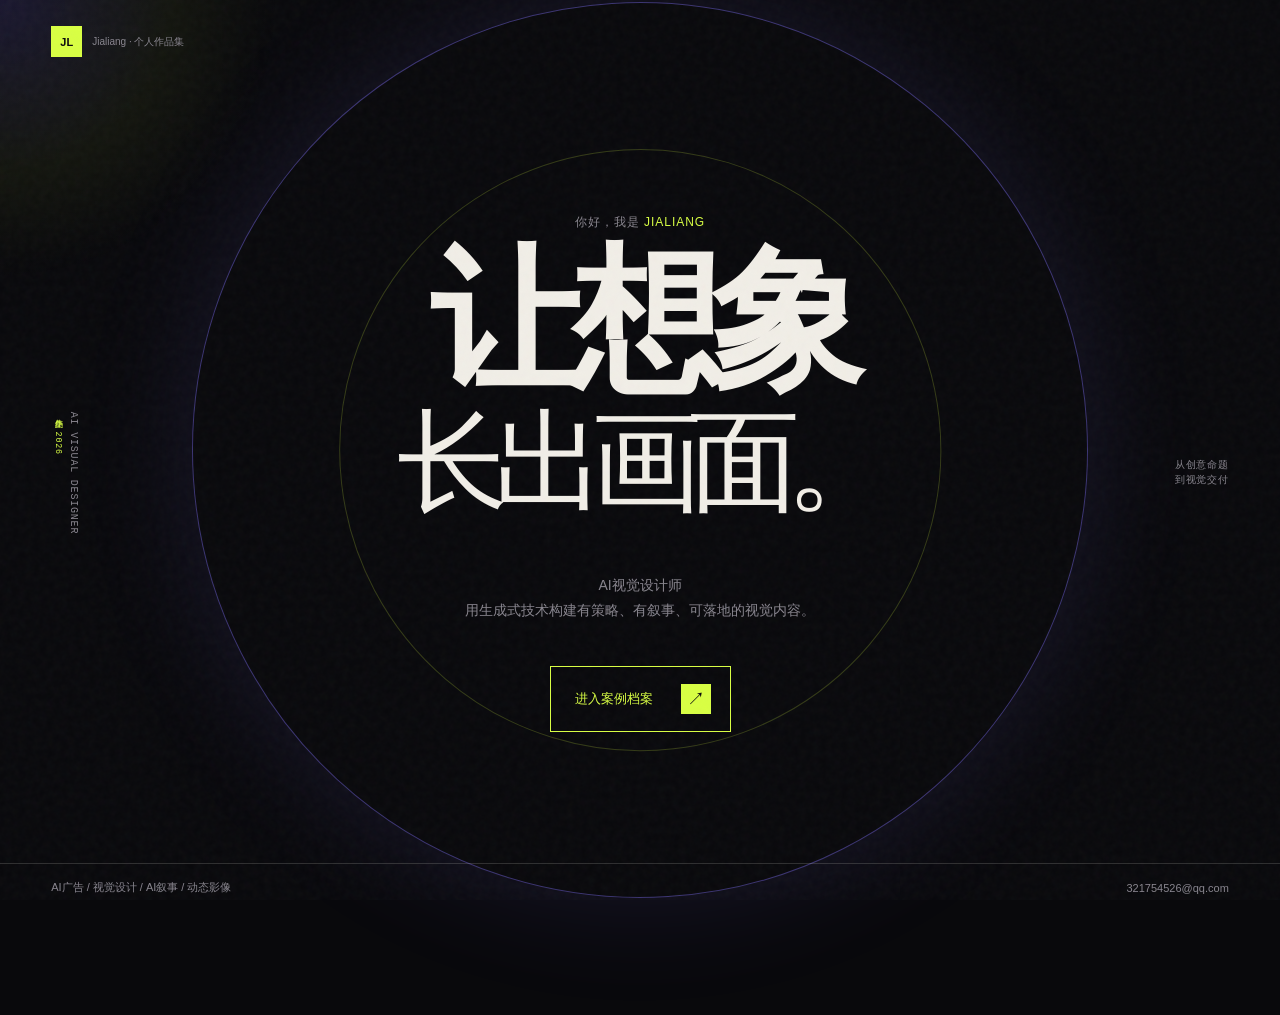
==== commit 351e2ebc: "update index.html" ====
--- a/index.html
+++ b/index.html
@@ -1,5 +1,5 @@
 <!doctype html>
-<html lang="zh-CN"><head><meta charset="utf-8"><meta name="viewport" content="width=device-width,initial-scale=1"><meta name="description" content="Jialiang的AI视觉设计作品集，涵盖AI广告、图像设计、叙事与动态影像。"><title>Jialiang｜AI视觉设计师</title><link rel="stylesheet" href="styles.css"></head>
+<html lang="zh-CN"><head><meta charset="utf-8"><meta name="viewport" content="width=device-width,initial-scale=1"><meta name="description" content="Jialiang的AI视觉设计作品集，涵盖AI广告、图像设计、叙事与动态影像。"><title>Jialiang｜AI视觉设计师</title><link rel="stylesheet" href="styles.css?v=20260819"></head>
 <body class="home-page"><div class="noise"></div><div class="cursor-glow"></div><div class="home-orbit orbit-one"></div><div class="home-orbit orbit-two"></div>
 <header class="home-header"><a class="logo" href="index.html"><i>JL</i><span>Jialiang · 个人作品集</span></a></header>
 <main class="home-main"><div class="home-vertical">AI VISUAL DESIGNER<br><small>作品集 / 2026</small></div><section class="home-center"><div class="home-kicker">你好，我是 <span>JIALIANG</span></div><h1>让想象<br><em>长出画面。</em></h1><p>AI视觉设计师<br>用生成式技术构建有策略、有叙事、可落地的视觉内容。</p><a class="enter-button magnetic" href="works.html"><span>进入案例档案</span><i>↗</i></a></section><div class="home-side-note">从创意命题<br>到视觉交付</div></main>
--- a/styles.css
+++ b/styles.css
@@ -0,0 +1,3 @@
+:root{--bg:#09090c;--panel:#121218;--white:#f1eee7;--muted:#88858e;--line:rgba(241,238,231,.16);--lime:#d9ff43;--violet:#8270ff;--serif:Georgia,'Times New Roman',serif}*{box-sizing:border-box}html{scroll-behavior:smooth}body{margin:0;background:var(--bg);color:var(--white);font-family:"Microsoft YaHei UI","Microsoft YaHei",Arial,sans-serif}body.no-scroll{overflow:hidden}a{text-decoration:none;color:inherit}button{font:inherit;color:inherit}.noise{position:fixed;inset:0;pointer-events:none;z-index:20;opacity:.035;background-image:url("data:image/svg+xml,%3Csvg viewBox='0 0 160 160' xmlns='http://www.w3.org/2000/svg'%3E%3Cfilter id='n'%3E%3CfeTurbulence type='fractalNoise' baseFrequency='.8' numOctaves='3'/%3E%3C/filter%3E%3Crect width='100%25' height='100%25' filter='url(%23n)'/%3E%3C/svg%3E")}.logo{display:flex;align-items:center;gap:10px}.logo i{display:grid;place-items:center;width:31px;height:31px;background:var(--lime);color:#09090c;font:700 11px Arial;font-style:normal}.logo span{font-size:10px}.home-page{min-height:100vh;overflow:hidden}.home-header,.home-footer{position:relative;z-index:2;display:flex;align-items:center;justify-content:space-between;padding:26px 4vw;font-size:11px;color:var(--muted)}.header-status{display:flex;align-items:center;gap:8px}.header-status b{width:6px;height:6px;background:var(--lime);border-radius:50%;box-shadow:0 0 0 4px rgba(217,255,67,.12)}.home-main{position:relative;display:grid;place-items:center;min-height:calc(100vh - 120px);padding:40px 8vw}.home-center{position:relative;z-index:2;width:min(860px,100%);text-align:center}.home-kicker{font-size:12px;color:var(--muted);letter-spacing:.08em;margin-bottom:28px}.home-kicker span{color:var(--lime)}.home-center h1{font:600 clamp(70px,12vw,220px)/.82 Arial,sans-serif;letter-spacing:-.09em;margin:0}.home-center h1 em{font:400 .72em var(--serif)}.home-center p{font-size:14px;line-height:1.8;color:var(--muted);margin:35px 0 42px}.enter-button{display:inline-flex;align-items:center;gap:28px;padding:17px 19px 17px 24px;border:1px solid var(--lime);color:var(--lime);font-size:13px;transition:.3s}.enter-button i{display:grid;place-items:center;width:30px;height:30px;background:var(--lime);color:#09090c;font-style:normal;font-size:18px;transition:.3s}.enter-button:hover{background:var(--lime);color:#09090c}.enter-button:hover i{transform:rotate(45deg)}.home-vertical,.home-side-note,.home-scroll{position:absolute;font:10px/1.5 Consolas,monospace;color:var(--muted);letter-spacing:.08em}.home-vertical{left:4vw;top:50%;writing-mode:vertical-rl;transform:translateY(-50%)}.home-vertical small,.home-scroll span{color:var(--lime)}.home-side-note{right:4vw;top:50%;transform:translateY(-50%)}.home-scroll{bottom:40px;left:50%;transform:translateX(-50%)}.home-footer{border-top:1px solid var(--line);padding-top:16px}.home-orbit{position:absolute;border:1px solid rgba(130,112,255,.42);border-radius:50%;pointer-events:none}.orbit-one{width:70vw;height:70vw;max-width:940px;max-height:940px;left:50%;top:50%;transform:translate(-50%,-50%) rotate(18deg);box-shadow:0 0 120px rgba(130,112,255,.12);animation:float 12s ease-in-out infinite}.orbit-two{width:47vw;height:47vw;max-width:620px;max-height:620px;left:50%;top:50%;transform:translate(-50%,-50%) rotate(-28deg);border-color:rgba(217,255,67,.2);animation:float 9s ease-in-out infinite reverse}.cursor-glow{position:fixed;left:0;top:0;width:580px;height:580px;margin:-290px 0 0 -290px;border-radius:50%;pointer-events:none;z-index:1;background:radial-gradient(circle,rgba(130,112,255,.15),rgba(217,255,67,.05) 42%,transparent 68%);opacity:0;transition:opacity .6s}@media(pointer:fine){.cursor-glow{opacity:1}}@keyframes float{50%{transform:translate(-50%,-50%) rotate(28deg) scale(1.03)}}
+.works-header{height:84px;display:grid;grid-template-columns:1fr auto 1fr;align-items:center;padding:0 4vw;border-bottom:1px solid var(--line);position:sticky;top:0;z-index:15;background:rgba(9,9,12,.88);backdrop-filter:blur(18px)}.works-header nav{display:flex;gap:30px;font-size:11px;color:var(--muted)}.works-header nav a.active{color:var(--white)}.header-tools{display:flex;align-items:center;justify-content:flex-end;gap:12px;font:9px Consolas,monospace;color:var(--muted)}.page-progress{width:60px;height:1px;background:#38383f}.page-progress i{display:block;width:20%;height:1px;background:var(--lime);transition:width .25s}.back-home{margin-left:12px}.back-home b{color:var(--lime);font-size:15px}.works-main{max-width:1420px;margin:auto;padding:95px 4vw 130px}.works-intro{display:grid;grid-template-columns:1fr 38%;align-items:end;padding-bottom:90px}.overline{font:9px Consolas,monospace;letter-spacing:.14em;color:var(--muted);margin:0 0 26px}.works-intro h1{font:600 clamp(72px,9.5vw,200px)/.81 Arial,sans-serif;letter-spacing:-.09em;margin:0}.works-intro h1 em{font:400 .76em var(--serif)}.works-desc{display:flex;align-items:flex-start;gap:20px;padding-bottom:12px}.works-desc p{font-size:13px;line-height:1.9;color:var(--muted);margin:0}.intro-line{width:70px;height:1px;background:var(--lime);margin-top:10px}.works-toolbar{display:flex;justify-content:space-between;align-items:center;border-block:1px solid var(--line);padding:17px 0;margin-bottom:38px}.works-count{font-size:10px;color:var(--muted)}.works-count strong{color:var(--lime);font-size:14px}.filters{display:flex;gap:24px}.filter{border:0;background:none;padding:0;color:var(--muted);font-size:10px;cursor:pointer;position:relative}.filter:after{content:'';position:absolute;left:0;right:0;bottom:-7px;height:1px;background:var(--lime);transform:scaleX(0);transition:.25s}.filter.active,.filter:hover{color:var(--white)}.filter.active:after{transform:scaleX(1)}.works-grid{display:grid;grid-template-columns:repeat(2,1fr);gap:78px 26px}.work-card[hidden]{display:none}.featured{grid-column:span 2}.case-trigger{display:block;width:100%;padding:0;border:0;background:none;text-align:left;cursor:pointer}.work-image{position:relative;overflow:hidden;background:var(--panel);aspect-ratio:1.3}.featured .work-image{aspect-ratio:2.06}.work-image img{width:100%;height:100%;object-fit:cover;transition:transform .8s cubic-bezier(.2,.7,.2,1),filter .45s}.work-image:after{content:'';position:absolute;inset:0;background:rgba(9,9,12,0);transition:.4s}.work-card:hover img{transform:scale(1.055);filter:saturate(1.18)}.work-card:hover .work-image:after{background:rgba(9,9,12,.2)}.image-index{position:absolute;z-index:2;top:17px;left:17px;font:9px Consolas,monospace;color:rgba(255,255,255,.72)}.view-mark{position:absolute;z-index:2;right:18px;bottom:18px;padding:11px 13px;background:var(--lime);color:#09090c;font-size:10px;opacity:0;transform:translateY(10px);transition:.35s}.work-card:hover .view-mark{opacity:1;transform:none}.work-info{display:flex;justify-content:space-between;padding-top:18px}.work-info small,.work-info time{font:9px Consolas,monospace;color:var(--muted)}.work-info h2{font-size:26px;letter-spacing:-.05em;margin:9px 0 5px}.work-info p{font-size:11px;color:var(--muted);margin:0;max-width:500px}.works-about{display:grid;grid-template-columns:20% 1fr;gap:8%;padding:160px 0 45px;border-top:1px solid var(--line);margin-top:140px}.works-about h2{font:500 clamp(50px,6vw,88px)/.9 Arial,sans-serif;letter-spacing:-.08em;margin:0 0 30px}.works-about h2 em{font:400 .72em var(--serif)}.works-about>div>p{max-width:470px;font-size:14px;line-height:1.8;color:var(--muted)}.about-tags{display:flex;gap:8px;flex-wrap:wrap;margin-top:35px}.about-tags span{border:1px solid var(--line);padding:8px 10px;font-size:9px;color:var(--muted)}.works-footer{display:flex;justify-content:space-between;padding:22px 4vw;border-top:1px solid var(--line);color:var(--muted);font:9px Consolas,monospace}.case-overlay{position:fixed;inset:0;z-index:30;background:rgba(0,0,0,.76);backdrop-filter:blur(12px);opacity:0;pointer-events:none;transition:opacity .4s;overflow:auto}.case-overlay.open{opacity:1;pointer-events:auto}.case-close{position:fixed;z-index:33;right:28px;top:22px;width:44px;height:44px;border:1px solid rgba(255,255,255,.3);background:#09090c;color:var(--white);font-size:27px;cursor:pointer}.case-panel{min-height:100vh;background:#101015;width:min(1180px,94vw);margin-left:auto;transform:translateX(100%);transition:transform .55s cubic-bezier(.76,0,.24,1)}.case-overlay.open .case-panel{transform:none}.case-hero{display:grid;grid-template-columns:58% 42%;min-height:620px}.case-hero>img{width:100%;height:100%;object-fit:cover}.case-hero>div{padding:95px 58px;display:flex;flex-direction:column;justify-content:flex-end}.case-hero h2{font:600 clamp(52px,6vw,90px)/.88 Arial;margin:0 0 28px;letter-spacing:-.07em}.case-hero>div>p:last-child{font-size:14px;line-height:1.8;color:var(--muted)}.case-body{padding:65px 6vw 85px}.case-facts{display:grid;grid-template-columns:repeat(3,1fr);border-block:1px solid var(--line);padding:20px 0;margin-bottom:75px}.case-facts span{font-size:9px;color:var(--muted);border-right:1px solid var(--line);padding-left:20px}.case-facts span:first-child{padding-left:0}.case-facts span:last-child{border:0}.case-facts strong{display:block;color:var(--white);font-size:12px;font-weight:400;margin-top:8px}.case-sections{display:grid;grid-template-columns:repeat(3,1fr);gap:42px}.case-sections section{border-top:1px solid var(--line);padding-top:16px}.case-sections small{font:9px Consolas,monospace;color:var(--lime)}.case-sections p{font-size:13px;line-height:1.8;color:#aaa7ae}.case-gallery{margin-top:76px;border-top:1px solid var(--line);padding-top:24px}.case-gallery img{display:block;width:100%;background:#15151c}.case-next{display:flex;justify-content:space-between;align-items:center;border-top:1px solid var(--line);margin-top:75px;padding-top:20px;font-size:10px;color:var(--muted)}.case-next button{border:0;background:none;color:var(--lime);cursor:pointer}.work-card{opacity:0;transform:translateY(30px);transition:opacity .8s cubic-bezier(.2,.7,.2,1),transform .8s cubic-bezier(.2,.7,.2,1)}.work-card.revealed{opacity:1;transform:none}.home-center>*{opacity:0;animation:enterUp 1s cubic-bezier(.2,.7,.2,1) forwards}.home-center>*:nth-child(1){animation-delay:.08s}.home-center>*:nth-child(2){animation-delay:.16s}.home-center>*:nth-child(3){animation-delay:.28s}.home-center>*:nth-child(4){animation-delay:.4s}@keyframes enterUp{from{opacity:0;transform:translateY(28px);filter:blur(7px)}to{opacity:1;transform:none;filter:none}}
+@media(max-width:760px){.home-header,.home-footer{padding-inline:20px}.home-main{padding:30px 20px}.home-vertical{left:20px;top:20px;transform:none;writing-mode:horizontal-tb}.home-side-note{display:none}.home-center h1{font-size:clamp(66px,19vw,120px)}.works-header{padding:0 20px;height:72px;grid-template-columns:1fr auto}.works-header nav,.page-progress,.header-tools>span{display:none}.works-main{padding:60px 20px 80px}.works-intro{display:block;padding-bottom:55px}.works-intro h1{font-size:74px}.works-desc{margin-top:38px}.works-toolbar{display:block}.filters{overflow:auto;white-space:nowrap;margin-top:20px;padding-bottom:7px}.works-grid{display:block}.work-card,.featured{margin-bottom:55px;opacity:1;transform:none;transition:none}.work-image,.featured .work-image{aspect-ratio:1.18}.works-about{display:block;padding-top:80px;margin-top:80px}.works-about h2{font-size:55px}.case-panel{width:100vw}.case-hero{display:block}.case-hero>img{height:45vh}.case-hero>div{padding:55px 24px}.case-body{padding:45px 24px}.case-facts,.case-sections{grid-template-columns:1fr}.case-facts span{border-right:0;border-bottom:1px solid var(--line);padding:14px 0}.case-sections{gap:28px}.case-close{right:14px;top:14px}.works-footer{padding-inline:20px}}
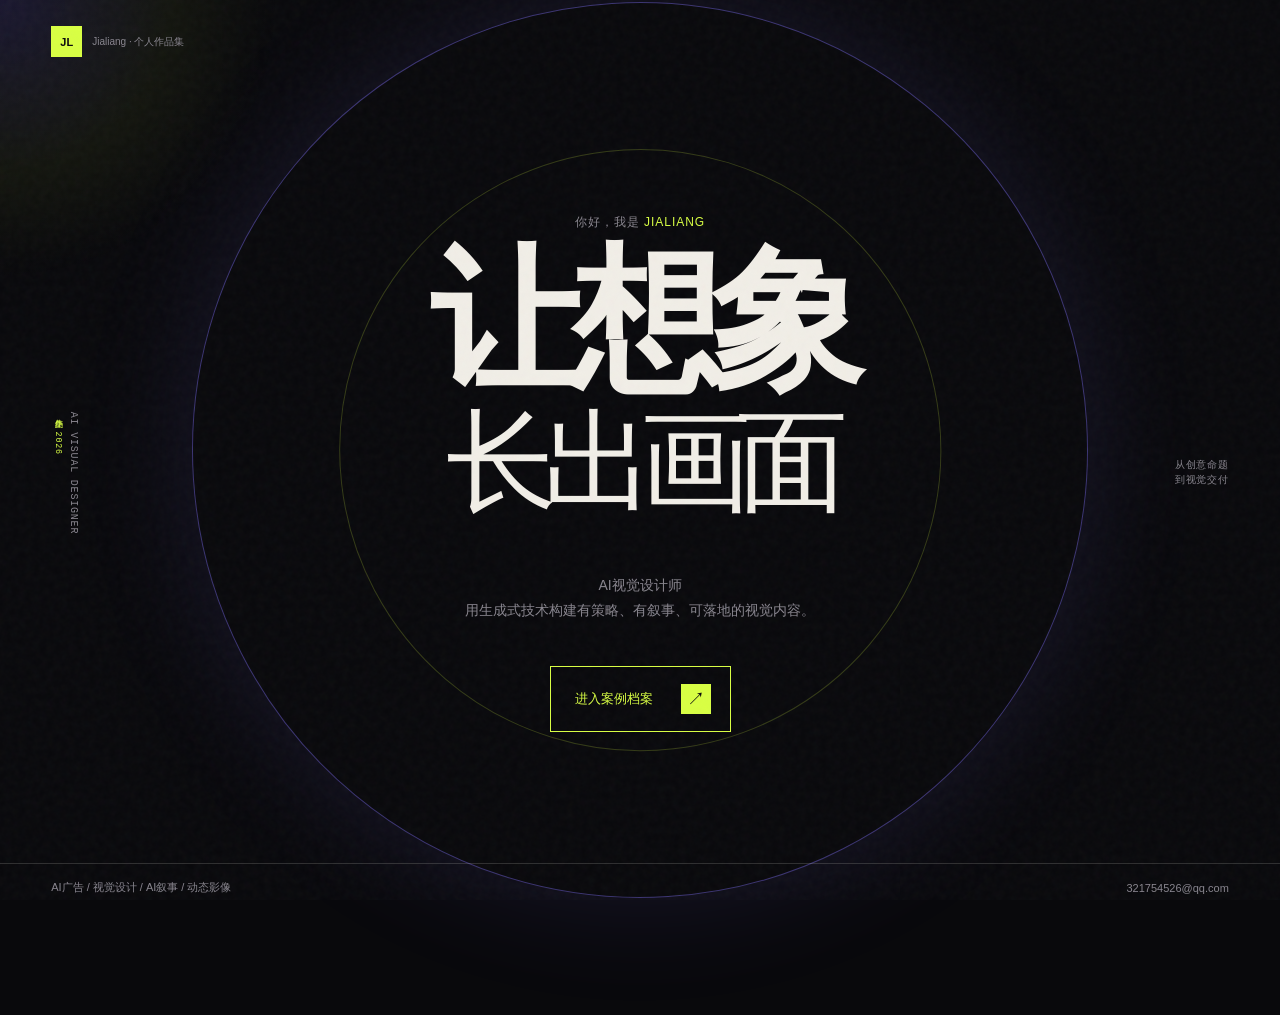
==== commit aecc7d8a: "update index.html" ====
--- a/index.html
+++ b/index.html
@@ -1,6 +1,6 @@
 <!doctype html>
-<html lang="zh-CN"><head><meta charset="utf-8"><meta name="viewport" content="width=device-width,initial-scale=1"><meta name="description" content="Jialiang的AI视觉设计作品集，涵盖AI广告、图像设计、叙事与动态影像。"><title>Jialiang｜AI视觉设计师</title><link rel="stylesheet" href="styles.css?v=20260819"></head>
+<html lang="zh-CN"><head><meta charset="utf-8"><meta name="viewport" content="width=device-width,initial-scale=1"><meta name="description" content="Jialiang的AI视觉设计作品集，涵盖AI广告、图像设计、叙事与动态影像。"><title>Jialiang｜AI视觉设计师</title><link rel="stylesheet" href="styles.css?v=20260819b"></head>
 <body class="home-page"><div class="noise"></div><div class="cursor-glow"></div><div class="home-orbit orbit-one"></div><div class="home-orbit orbit-two"></div>
 <header class="home-header"><a class="logo" href="index.html"><i>JL</i><span>Jialiang · 个人作品集</span></a></header>
-<main class="home-main"><div class="home-vertical">AI VISUAL DESIGNER<br><small>作品集 / 2026</small></div><section class="home-center"><div class="home-kicker">你好，我是 <span>JIALIANG</span></div><h1>让想象<br><em>长出画面。</em></h1><p>AI视觉设计师<br>用生成式技术构建有策略、有叙事、可落地的视觉内容。</p><a class="enter-button magnetic" href="works.html"><span>进入案例档案</span><i>↗</i></a></section><div class="home-side-note">从创意命题<br>到视觉交付</div></main>
+<main class="home-main"><div class="home-vertical">AI VISUAL DESIGNER<br><small>作品集 / 2026</small></div><section class="home-center"><div class="home-kicker">你好，我是 <span>JIALIANG</span></div><h1>让想象<br><em>长出画面</em></h1><p>AI视觉设计师<br>用生成式技术构建有策略、有叙事、可落地的视觉内容。</p><a class="enter-button magnetic" href="works.html"><span>进入案例档案</span><i>↗</i></a></section><div class="home-side-note">从创意命题<br>到视觉交付</div></main>
 <footer class="home-footer"><span>AI广告 / 视觉设计 / AI叙事 / 动态影像</span><a href="mailto:321754526@qq.com">321754526@qq.com</a></footer><script src="script.js"></script></body></html>
--- a/styles.css
+++ b/styles.css
@@ -1,3 +1,3 @@
 :root{--bg:#09090c;--panel:#121218;--white:#f1eee7;--muted:#88858e;--line:rgba(241,238,231,.16);--lime:#d9ff43;--violet:#8270ff;--serif:Georgia,'Times New Roman',serif}*{box-sizing:border-box}html{scroll-behavior:smooth}body{margin:0;background:var(--bg);color:var(--white);font-family:"Microsoft YaHei UI","Microsoft YaHei",Arial,sans-serif}body.no-scroll{overflow:hidden}a{text-decoration:none;color:inherit}button{font:inherit;color:inherit}.noise{position:fixed;inset:0;pointer-events:none;z-index:20;opacity:.035;background-image:url("data:image/svg+xml,%3Csvg viewBox='0 0 160 160' xmlns='http://www.w3.org/2000/svg'%3E%3Cfilter id='n'%3E%3CfeTurbulence type='fractalNoise' baseFrequency='.8' numOctaves='3'/%3E%3C/filter%3E%3Crect width='100%25' height='100%25' filter='url(%23n)'/%3E%3C/svg%3E")}.logo{display:flex;align-items:center;gap:10px}.logo i{display:grid;place-items:center;width:31px;height:31px;background:var(--lime);color:#09090c;font:700 11px Arial;font-style:normal}.logo span{font-size:10px}.home-page{min-height:100vh;overflow:hidden}.home-header,.home-footer{position:relative;z-index:2;display:flex;align-items:center;justify-content:space-between;padding:26px 4vw;font-size:11px;color:var(--muted)}.header-status{display:flex;align-items:center;gap:8px}.header-status b{width:6px;height:6px;background:var(--lime);border-radius:50%;box-shadow:0 0 0 4px rgba(217,255,67,.12)}.home-main{position:relative;display:grid;place-items:center;min-height:calc(100vh - 120px);padding:40px 8vw}.home-center{position:relative;z-index:2;width:min(860px,100%);text-align:center}.home-kicker{font-size:12px;color:var(--muted);letter-spacing:.08em;margin-bottom:28px}.home-kicker span{color:var(--lime)}.home-center h1{font:600 clamp(70px,12vw,220px)/.82 Arial,sans-serif;letter-spacing:-.09em;margin:0}.home-center h1 em{font:400 .72em var(--serif)}.home-center p{font-size:14px;line-height:1.8;color:var(--muted);margin:35px 0 42px}.enter-button{display:inline-flex;align-items:center;gap:28px;padding:17px 19px 17px 24px;border:1px solid var(--lime);color:var(--lime);font-size:13px;transition:.3s}.enter-button i{display:grid;place-items:center;width:30px;height:30px;background:var(--lime);color:#09090c;font-style:normal;font-size:18px;transition:.3s}.enter-button:hover{background:var(--lime);color:#09090c}.enter-button:hover i{transform:rotate(45deg)}.home-vertical,.home-side-note,.home-scroll{position:absolute;font:10px/1.5 Consolas,monospace;color:var(--muted);letter-spacing:.08em}.home-vertical{left:4vw;top:50%;writing-mode:vertical-rl;transform:translateY(-50%)}.home-vertical small,.home-scroll span{color:var(--lime)}.home-side-note{right:4vw;top:50%;transform:translateY(-50%)}.home-scroll{bottom:40px;left:50%;transform:translateX(-50%)}.home-footer{border-top:1px solid var(--line);padding-top:16px}.home-orbit{position:absolute;border:1px solid rgba(130,112,255,.42);border-radius:50%;pointer-events:none}.orbit-one{width:70vw;height:70vw;max-width:940px;max-height:940px;left:50%;top:50%;transform:translate(-50%,-50%) rotate(18deg);box-shadow:0 0 120px rgba(130,112,255,.12);animation:float 12s ease-in-out infinite}.orbit-two{width:47vw;height:47vw;max-width:620px;max-height:620px;left:50%;top:50%;transform:translate(-50%,-50%) rotate(-28deg);border-color:rgba(217,255,67,.2);animation:float 9s ease-in-out infinite reverse}.cursor-glow{position:fixed;left:0;top:0;width:580px;height:580px;margin:-290px 0 0 -290px;border-radius:50%;pointer-events:none;z-index:1;background:radial-gradient(circle,rgba(130,112,255,.15),rgba(217,255,67,.05) 42%,transparent 68%);opacity:0;transition:opacity .6s}@media(pointer:fine){.cursor-glow{opacity:1}}@keyframes float{50%{transform:translate(-50%,-50%) rotate(28deg) scale(1.03)}}
-.works-header{height:84px;display:grid;grid-template-columns:1fr auto 1fr;align-items:center;padding:0 4vw;border-bottom:1px solid var(--line);position:sticky;top:0;z-index:15;background:rgba(9,9,12,.88);backdrop-filter:blur(18px)}.works-header nav{display:flex;gap:30px;font-size:11px;color:var(--muted)}.works-header nav a.active{color:var(--white)}.header-tools{display:flex;align-items:center;justify-content:flex-end;gap:12px;font:9px Consolas,monospace;color:var(--muted)}.page-progress{width:60px;height:1px;background:#38383f}.page-progress i{display:block;width:20%;height:1px;background:var(--lime);transition:width .25s}.back-home{margin-left:12px}.back-home b{color:var(--lime);font-size:15px}.works-main{max-width:1420px;margin:auto;padding:95px 4vw 130px}.works-intro{display:grid;grid-template-columns:1fr 38%;align-items:end;padding-bottom:90px}.overline{font:9px Consolas,monospace;letter-spacing:.14em;color:var(--muted);margin:0 0 26px}.works-intro h1{font:600 clamp(72px,9.5vw,200px)/.81 Arial,sans-serif;letter-spacing:-.09em;margin:0}.works-intro h1 em{font:400 .76em var(--serif)}.works-desc{display:flex;align-items:flex-start;gap:20px;padding-bottom:12px}.works-desc p{font-size:13px;line-height:1.9;color:var(--muted);margin:0}.intro-line{width:70px;height:1px;background:var(--lime);margin-top:10px}.works-toolbar{display:flex;justify-content:space-between;align-items:center;border-block:1px solid var(--line);padding:17px 0;margin-bottom:38px}.works-count{font-size:10px;color:var(--muted)}.works-count strong{color:var(--lime);font-size:14px}.filters{display:flex;gap:24px}.filter{border:0;background:none;padding:0;color:var(--muted);font-size:10px;cursor:pointer;position:relative}.filter:after{content:'';position:absolute;left:0;right:0;bottom:-7px;height:1px;background:var(--lime);transform:scaleX(0);transition:.25s}.filter.active,.filter:hover{color:var(--white)}.filter.active:after{transform:scaleX(1)}.works-grid{display:grid;grid-template-columns:repeat(2,1fr);gap:78px 26px}.work-card[hidden]{display:none}.featured{grid-column:span 2}.case-trigger{display:block;width:100%;padding:0;border:0;background:none;text-align:left;cursor:pointer}.work-image{position:relative;overflow:hidden;background:var(--panel);aspect-ratio:1.3}.featured .work-image{aspect-ratio:2.06}.work-image img{width:100%;height:100%;object-fit:cover;transition:transform .8s cubic-bezier(.2,.7,.2,1),filter .45s}.work-image:after{content:'';position:absolute;inset:0;background:rgba(9,9,12,0);transition:.4s}.work-card:hover img{transform:scale(1.055);filter:saturate(1.18)}.work-card:hover .work-image:after{background:rgba(9,9,12,.2)}.image-index{position:absolute;z-index:2;top:17px;left:17px;font:9px Consolas,monospace;color:rgba(255,255,255,.72)}.view-mark{position:absolute;z-index:2;right:18px;bottom:18px;padding:11px 13px;background:var(--lime);color:#09090c;font-size:10px;opacity:0;transform:translateY(10px);transition:.35s}.work-card:hover .view-mark{opacity:1;transform:none}.work-info{display:flex;justify-content:space-between;padding-top:18px}.work-info small,.work-info time{font:9px Consolas,monospace;color:var(--muted)}.work-info h2{font-size:26px;letter-spacing:-.05em;margin:9px 0 5px}.work-info p{font-size:11px;color:var(--muted);margin:0;max-width:500px}.works-about{display:grid;grid-template-columns:20% 1fr;gap:8%;padding:160px 0 45px;border-top:1px solid var(--line);margin-top:140px}.works-about h2{font:500 clamp(50px,6vw,88px)/.9 Arial,sans-serif;letter-spacing:-.08em;margin:0 0 30px}.works-about h2 em{font:400 .72em var(--serif)}.works-about>div>p{max-width:470px;font-size:14px;line-height:1.8;color:var(--muted)}.about-tags{display:flex;gap:8px;flex-wrap:wrap;margin-top:35px}.about-tags span{border:1px solid var(--line);padding:8px 10px;font-size:9px;color:var(--muted)}.works-footer{display:flex;justify-content:space-between;padding:22px 4vw;border-top:1px solid var(--line);color:var(--muted);font:9px Consolas,monospace}.case-overlay{position:fixed;inset:0;z-index:30;background:rgba(0,0,0,.76);backdrop-filter:blur(12px);opacity:0;pointer-events:none;transition:opacity .4s;overflow:auto}.case-overlay.open{opacity:1;pointer-events:auto}.case-close{position:fixed;z-index:33;right:28px;top:22px;width:44px;height:44px;border:1px solid rgba(255,255,255,.3);background:#09090c;color:var(--white);font-size:27px;cursor:pointer}.case-panel{min-height:100vh;background:#101015;width:min(1180px,94vw);margin-left:auto;transform:translateX(100%);transition:transform .55s cubic-bezier(.76,0,.24,1)}.case-overlay.open .case-panel{transform:none}.case-hero{display:grid;grid-template-columns:58% 42%;min-height:620px}.case-hero>img{width:100%;height:100%;object-fit:cover}.case-hero>div{padding:95px 58px;display:flex;flex-direction:column;justify-content:flex-end}.case-hero h2{font:600 clamp(52px,6vw,90px)/.88 Arial;margin:0 0 28px;letter-spacing:-.07em}.case-hero>div>p:last-child{font-size:14px;line-height:1.8;color:var(--muted)}.case-body{padding:65px 6vw 85px}.case-facts{display:grid;grid-template-columns:repeat(3,1fr);border-block:1px solid var(--line);padding:20px 0;margin-bottom:75px}.case-facts span{font-size:9px;color:var(--muted);border-right:1px solid var(--line);padding-left:20px}.case-facts span:first-child{padding-left:0}.case-facts span:last-child{border:0}.case-facts strong{display:block;color:var(--white);font-size:12px;font-weight:400;margin-top:8px}.case-sections{display:grid;grid-template-columns:repeat(3,1fr);gap:42px}.case-sections section{border-top:1px solid var(--line);padding-top:16px}.case-sections small{font:9px Consolas,monospace;color:var(--lime)}.case-sections p{font-size:13px;line-height:1.8;color:#aaa7ae}.case-gallery{margin-top:76px;border-top:1px solid var(--line);padding-top:24px}.case-gallery img{display:block;width:100%;background:#15151c}.case-next{display:flex;justify-content:space-between;align-items:center;border-top:1px solid var(--line);margin-top:75px;padding-top:20px;font-size:10px;color:var(--muted)}.case-next button{border:0;background:none;color:var(--lime);cursor:pointer}.work-card{opacity:0;transform:translateY(30px);transition:opacity .8s cubic-bezier(.2,.7,.2,1),transform .8s cubic-bezier(.2,.7,.2,1)}.work-card.revealed{opacity:1;transform:none}.home-center>*{opacity:0;animation:enterUp 1s cubic-bezier(.2,.7,.2,1) forwards}.home-center>*:nth-child(1){animation-delay:.08s}.home-center>*:nth-child(2){animation-delay:.16s}.home-center>*:nth-child(3){animation-delay:.28s}.home-center>*:nth-child(4){animation-delay:.4s}@keyframes enterUp{from{opacity:0;transform:translateY(28px);filter:blur(7px)}to{opacity:1;transform:none;filter:none}}
+.works-header{height:84px;display:grid;grid-template-columns:1fr auto 1fr;align-items:center;padding:0 4vw;border-bottom:1px solid var(--line);position:sticky;top:0;z-index:15;background:rgba(9,9,12,.88);backdrop-filter:blur(18px)}.works-header nav{display:flex;gap:30px;font-size:11px;color:var(--muted)}.works-header nav a.active{color:var(--white)}.header-tools{display:flex;align-items:center;justify-content:flex-end;gap:12px;font:9px Consolas,monospace;color:var(--muted)}.page-progress{width:60px;height:1px;background:#38383f}.page-progress i{display:block;width:20%;height:1px;background:var(--lime);transition:width .25s}.back-home{margin-left:12px}.back-home b{color:var(--lime);font-size:15px}.works-main{margin:auto;padding:95px 4vw 130px}.works-intro{display:grid;grid-template-columns:1fr 38%;align-items:end;padding-bottom:90px}.overline{font:9px Consolas,monospace;letter-spacing:.14em;color:var(--muted);margin:0 0 26px}.works-intro h1{font:600 clamp(72px,9.5vw,200px)/.81 Arial,sans-serif;letter-spacing:-.09em;margin:0}.works-intro h1 em{font:400 .76em var(--serif)}.works-desc{display:flex;align-items:flex-start;gap:20px;padding-bottom:12px}.works-desc p{font-size:13px;line-height:1.9;color:var(--muted);margin:0}.intro-line{width:70px;height:1px;background:var(--lime);margin-top:10px}.works-toolbar{display:flex;justify-content:space-between;align-items:center;border-block:1px solid var(--line);padding:17px 0;margin-bottom:38px}.works-count{font-size:10px;color:var(--muted)}.works-count strong{color:var(--lime);font-size:14px}.filters{display:flex;gap:24px}.filter{border:0;background:none;padding:0;color:var(--muted);font-size:10px;cursor:pointer;position:relative}.filter:after{content:'';position:absolute;left:0;right:0;bottom:-7px;height:1px;background:var(--lime);transform:scaleX(0);transition:.25s}.filter.active,.filter:hover{color:var(--white)}.filter.active:after{transform:scaleX(1)}.works-grid{display:grid;grid-template-columns:repeat(2,1fr);gap:78px 26px}.work-card[hidden]{display:none}.featured{grid-column:span 2}.case-trigger{display:block;width:100%;padding:0;border:0;background:none;text-align:left;cursor:pointer}.work-image{position:relative;overflow:hidden;background:var(--panel);aspect-ratio:1.3}.featured .work-image{aspect-ratio:2.06}.work-image img{width:100%;height:100%;object-fit:cover;transition:transform .8s cubic-bezier(.2,.7,.2,1),filter .45s}.work-image:after{content:'';position:absolute;inset:0;background:rgba(9,9,12,0);transition:.4s}.work-card:hover img{transform:scale(1.055);filter:saturate(1.18)}.work-card:hover .work-image:after{background:rgba(9,9,12,.2)}.image-index{position:absolute;z-index:2;top:17px;left:17px;font:9px Consolas,monospace;color:rgba(255,255,255,.72)}.view-mark{position:absolute;z-index:2;right:18px;bottom:18px;padding:11px 13px;background:var(--lime);color:#09090c;font-size:10px;opacity:0;transform:translateY(10px);transition:.35s}.work-card:hover .view-mark{opacity:1;transform:none}.work-info{display:flex;justify-content:space-between;padding-top:18px}.work-info small,.work-info time{font:9px Consolas,monospace;color:var(--muted)}.work-info h2{font-size:26px;letter-spacing:-.05em;margin:9px 0 5px}.work-info p{font-size:11px;color:var(--muted);margin:0;max-width:500px}.works-about{display:grid;grid-template-columns:20% 1fr;gap:8%;padding:160px 0 45px;border-top:1px solid var(--line);margin-top:140px}.works-about h2{font:500 clamp(50px,6vw,88px)/.9 Arial,sans-serif;letter-spacing:-.08em;margin:0 0 30px}.works-about h2 em{font:400 .72em var(--serif)}.works-about>div>p{max-width:470px;font-size:14px;line-height:1.8;color:var(--muted)}.about-tags{display:flex;gap:8px;flex-wrap:wrap;margin-top:35px}.about-tags span{border:1px solid var(--line);padding:8px 10px;font-size:9px;color:var(--muted)}.works-footer{display:flex;justify-content:space-between;padding:22px 4vw;border-top:1px solid var(--line);color:var(--muted);font:9px Consolas,monospace}.case-overlay{position:fixed;inset:0;z-index:30;background:rgba(0,0,0,.76);backdrop-filter:blur(12px);opacity:0;pointer-events:none;transition:opacity .4s;overflow:auto}.case-overlay.open{opacity:1;pointer-events:auto}.case-close{position:fixed;z-index:33;right:28px;top:22px;width:44px;height:44px;border:1px solid rgba(255,255,255,.3);background:#09090c;color:var(--white);font-size:27px;cursor:pointer}.case-panel{min-height:100vh;background:#101015;width:min(1180px,94vw);margin-left:auto;transform:translateX(100%);transition:transform .55s cubic-bezier(.76,0,.24,1)}.case-overlay.open .case-panel{transform:none}.case-hero{display:grid;grid-template-columns:58% 42%;min-height:620px}.case-hero>img{width:100%;height:100%;object-fit:cover}.case-hero>div{padding:95px 58px;display:flex;flex-direction:column;justify-content:flex-end}.case-hero h2{font:600 clamp(52px,6vw,90px)/.88 Arial;margin:0 0 28px;letter-spacing:-.07em}.case-hero>div>p:last-child{font-size:14px;line-height:1.8;color:var(--muted)}.case-body{padding:65px 6vw 85px}.case-facts{display:grid;grid-template-columns:repeat(3,1fr);border-block:1px solid var(--line);padding:20px 0;margin-bottom:75px}.case-facts span{font-size:9px;color:var(--muted);border-right:1px solid var(--line);padding-left:20px}.case-facts span:first-child{padding-left:0}.case-facts span:last-child{border:0}.case-facts strong{display:block;color:var(--white);font-size:12px;font-weight:400;margin-top:8px}.case-sections{display:grid;grid-template-columns:repeat(3,1fr);gap:42px}.case-sections section{border-top:1px solid var(--line);padding-top:16px}.case-sections small{font:9px Consolas,monospace;color:var(--lime)}.case-sections p{font-size:13px;line-height:1.8;color:#aaa7ae}.case-gallery{margin-top:76px;border-top:1px solid var(--line);padding-top:24px}.case-gallery img{display:block;width:100%;background:#15151c}.case-next{display:flex;justify-content:space-between;align-items:center;border-top:1px solid var(--line);margin-top:75px;padding-top:20px;font-size:10px;color:var(--muted)}.case-next button{border:0;background:none;color:var(--lime);cursor:pointer}.work-card{opacity:0;transform:translateY(30px);transition:opacity .8s cubic-bezier(.2,.7,.2,1),transform .8s cubic-bezier(.2,.7,.2,1)}.work-card.revealed{opacity:1;transform:none}.home-center>*{opacity:0;animation:enterUp 1s cubic-bezier(.2,.7,.2,1) forwards}.home-center>*:nth-child(1){animation-delay:.08s}.home-center>*:nth-child(2){animation-delay:.16s}.home-center>*:nth-child(3){animation-delay:.28s}.home-center>*:nth-child(4){animation-delay:.4s}@keyframes enterUp{from{opacity:0;transform:translateY(28px);filter:blur(7px)}to{opacity:1;transform:none;filter:none}}
 @media(max-width:760px){.home-header,.home-footer{padding-inline:20px}.home-main{padding:30px 20px}.home-vertical{left:20px;top:20px;transform:none;writing-mode:horizontal-tb}.home-side-note{display:none}.home-center h1{font-size:clamp(66px,19vw,120px)}.works-header{padding:0 20px;height:72px;grid-template-columns:1fr auto}.works-header nav,.page-progress,.header-tools>span{display:none}.works-main{padding:60px 20px 80px}.works-intro{display:block;padding-bottom:55px}.works-intro h1{font-size:74px}.works-desc{margin-top:38px}.works-toolbar{display:block}.filters{overflow:auto;white-space:nowrap;margin-top:20px;padding-bottom:7px}.works-grid{display:block}.work-card,.featured{margin-bottom:55px;opacity:1;transform:none;transition:none}.work-image,.featured .work-image{aspect-ratio:1.18}.works-about{display:block;padding-top:80px;margin-top:80px}.works-about h2{font-size:55px}.case-panel{width:100vw}.case-hero{display:block}.case-hero>img{height:45vh}.case-hero>div{padding:55px 24px}.case-body{padding:45px 24px}.case-facts,.case-sections{grid-template-columns:1fr}.case-facts span{border-right:0;border-bottom:1px solid var(--line);padding:14px 0}.case-sections{gap:28px}.case-close{right:14px;top:14px}.works-footer{padding-inline:20px}}
